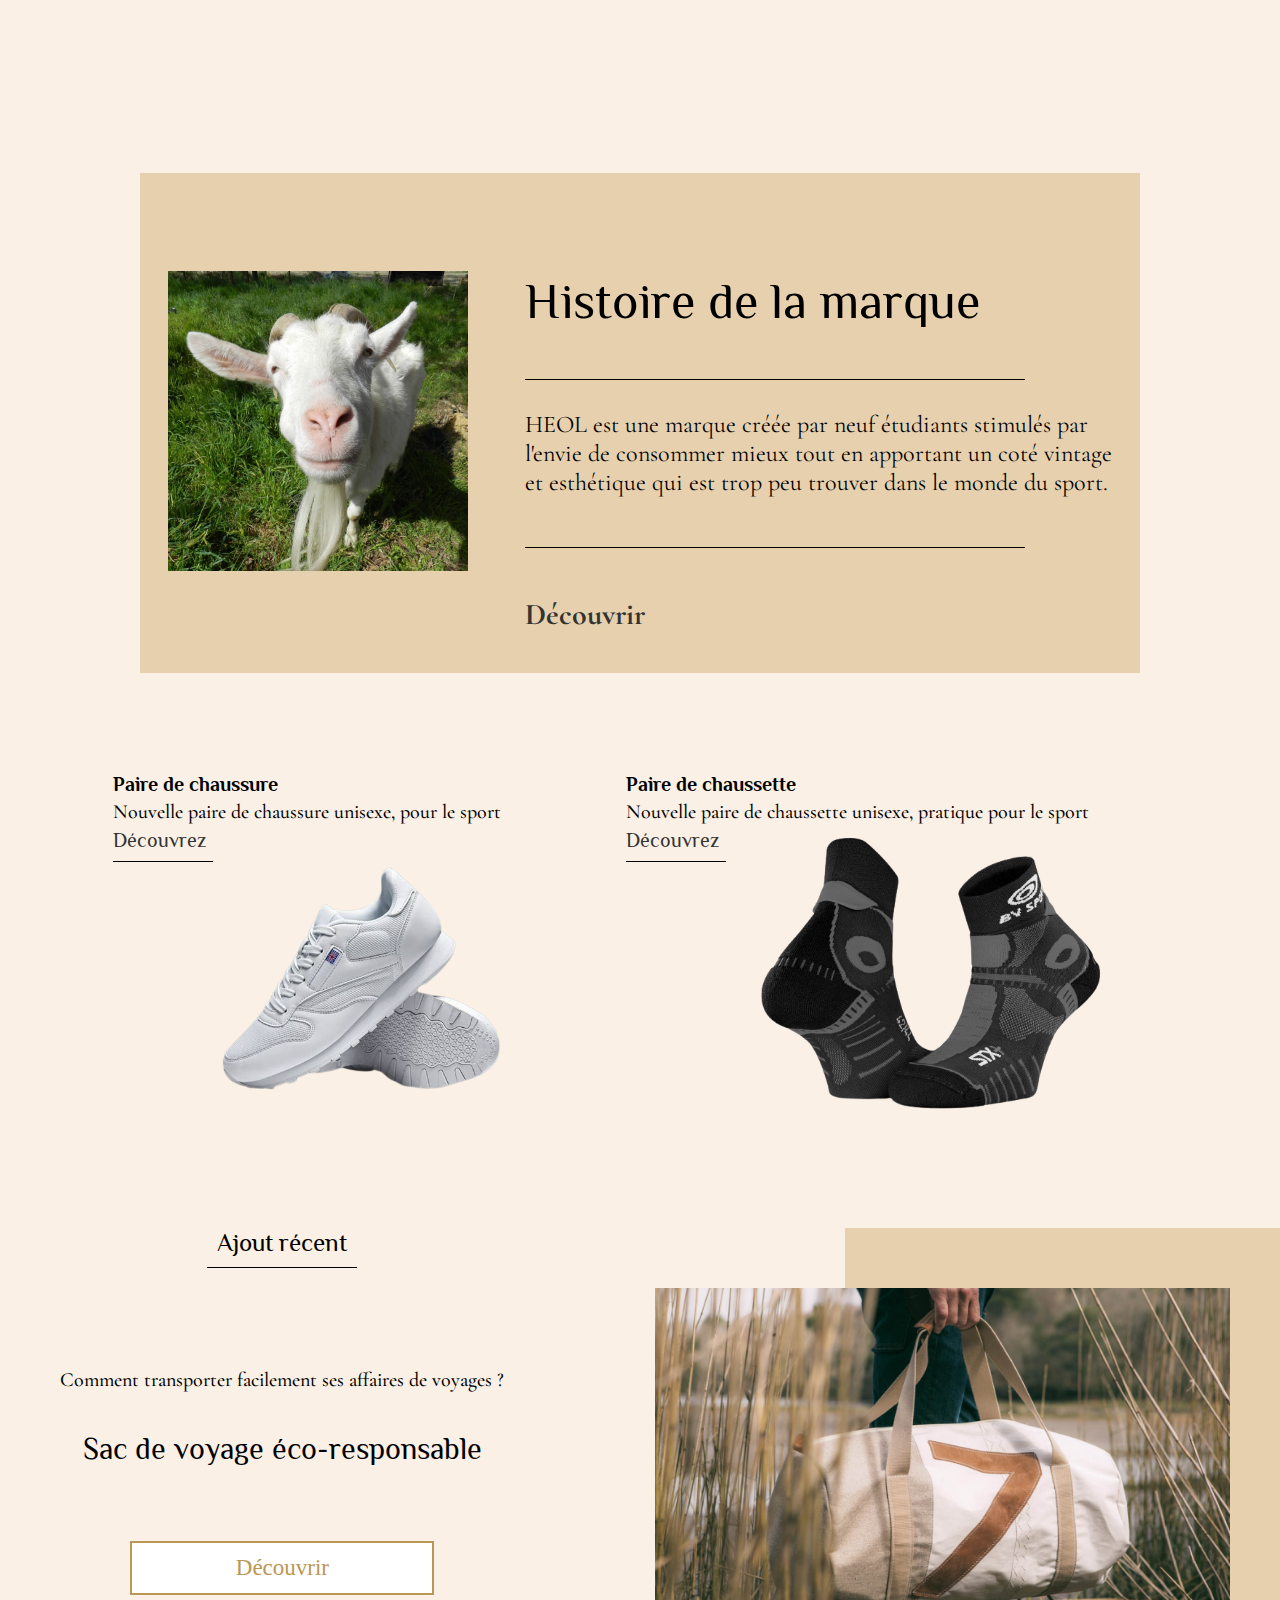
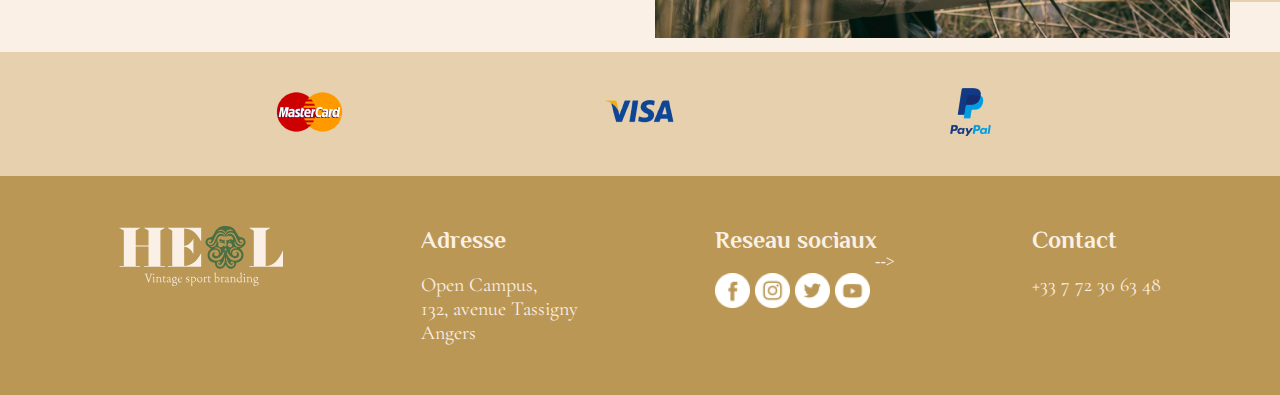
==== index.html @ d5630a14 "confirmed payement done" ====
<!DOCTYPE html>
<html lang="en">
    <head>
        <script language="JavaScript" type="index.js"></script>
        <meta charset="UTF-8">
        <meta http-equiv="X-UA-Compatible" content="IE=edge">
        <meta name="viewport" content="width=device-width, initial-scale=1.0">
        <link rel="stylesheet" href="https://pro.fontawesome.com/releases/v5.10.0/css/all.css">
        <link rel="stylesheet" href="font-awesome.css">
        <link rel="stylesheet" href="style_reception.css" type="text/css"/>
        <!-- Cormorant Garamond -->
        <link rel="preconnect" href="https://fonts.googleapis.com">
        <link rel="preconnect" href="https://fonts.gstatic.com" crossorigin>
        <link href="https://fonts.googleapis.com/css2?family=Cormorant+Garamond:wght@300&display=swap" rel="stylesheet">
        <!-- Philosopher -->
        <link rel="preconnect" href="https://fonts.googleapis.com">
        <link rel="preconnect" href="https://fonts.gstatic.com" crossorigin>
        <link href="https://fonts.googleapis.com/css2?family=Philosopher&display=swap" rel="stylesheet"> 
        <title>HEOL</title>
    </head>
    <body>
    <nav>
        <div class="bars">
            <i class="fa fa-bars"></i>
        </div>
        <div class="icon-bars">
            <img src="images/LOGO_principale_blanc.svg" class="heol_logo_snd_navbar">
            <a href="#" class="active">
                <i class="fa fa-home"></i>
            </a>
            <a href="#">
                <i class="fa fa-user"></i>
            </a>
            <a href="#">
                <i class="fa fa-shopping-bag"></i>
            </a>
            <a href="#">
                <i class="fa fa-bell"></i>
            </a>
            <a href="/checkout.html">
                <i class="fa fa-cart-arrow-down"></i>
            </a>
            <a href="#">
                <i class="fa fa-info-circle"></i>
            </a>
        </div>
    </nav> 
<div class="product_show">
    <div>
        <img src="images/biquette.jpg" class="product_show_img" alt="">
    </div>
    <div  class="align_text_show">
        <div>
            <span class="name_product_show">Histoire de la marque</span>
        </div>
        <div class="bottom_line_product_show"></div> 
        <span class="description_txt_product">HEOL est une marque créée par neuf étudiants
            stimulés par <br>l'envie de consommer mieux tout
            en apportant un coté vintage<br> et esthétique qui
            est trop peu trouver dans le monde du sport.<br>
            </span>
            <div class="bottom_line_product_show"></div> 
            <div class="discovery_class">
                <a href="product1.html" class="discovery"><h4>Découvrir</h4></a>
            </div>
    </div>
</div>
<div class="show_2_product">
    <div class="shoe_show">
        <span class="title_2_product">Paire de chaussure</span><br>
        <span class="txt_2_product">Nouvelle paire de chaussure unisexe,<br class="add_br"> pour le sport</span><br>
        <div class="shoe_discovery_display">
            <div>
                <a href="" class="discovery_shoe_sock">Découvrez</a><br>
                <div class="bottom_line_2_product_show"></div> 
            </div>
            <div>
                <img class="img_2_product" src="images/paire_de_chaussure-removebg-preview.png">
            </div>
        </div>
    </div>
    <div>
        <span class="title_2_product">Paire de chaussette</span><br>
        <span class="txt_2_product">Nouvelle paire de chaussette unisexe, <br class="add_br">pratique pour le sport</span><br>
        <div class="sock_discovery_display">
            <div>
                <a href="" class="discovery_shoe_sock">Découvrez</a><br>
                <div class="bottom_line_2_product_show"></div> 
            </div>
            <div>
                <img class="img_2_product" src="images/chaussette-removebg-preview.png">
            </div>
        </div>
    </div>
</div>
<div class="recent_news">
    <div class="txt_recent_news">
        <div class="txt_recent_news_and_bottom_line">
            <span class="just_txt_recent_news">Ajout récent</span>
            <div class="bottom_line_recent_news"></div>
        </div>
        <div class="recent_news_txt_btn_discover">
            <div>
                <span class="recent_news_txt">Comment transporter facilement ses affaires de voyages ?</span><br>
            </div>
            <div>
                <span class="recent_news_title">Sac de voyage éco-responsable</span>
            </div>
            <div class="discover_btn_recent_news">
                <a href="">
                    <span type ="button "class="btn">Découvrir</span>
                </a>
            </div>
        </div>
    </div>
    <div class="background_new_sac_show">
        <img class="news_sac_show_img"src="images/sac-ajout-recent.png">
    </div>
</div>
<div class="payment_info">
    <div>
        <img src="images/mastercard.png" class="logo_payement">
    </div>
    <div>
        <img src="images/VISA.png" class="logo_payement">
    </div>
    <div>
        <img src="images/PayPal.png" class="logo_payement">
    </div>
</div>
<div class="last_part">
    <div class="div_img_heol_logo_secondaire">
        <img src="images/LOGO_principale_blanc.svg" class="heol_logo_snd">
    </div>
    <div>
        <span class="last_part_title">Adresse</span><br>
        <span class="adress_txt">Open Campus,<br>
            132, avenue Tassigny<br>
            Angers<br>
        </span>
    </div>
    <div class="social_media_grp">
        <div>
            <span class="last_part_title">Reseau sociaux</span>
        </div>
        <div class="img_4_spcial_grp">
            <a href="">
                <img src="images/Facebook.png" class="social_media_img">
            </a>
            <a href="https://www.instagram.com/heol.branding/">
                <img src="images/Instagram.png"class="social_media_img">
            </a>
                <a href="">
                <img src="images/Twitter.png"class="social_media_img">
            </a>
            <a href="">
                <img src="images/Youtube.png"class="social_media_img">
            </a> -->
        </div>
    </div>
    <div>
        <span class="last_part_title">Contact</span><br>
        <span class="contact_num">+33 7 72 30 63 48</span>
    </div>
</div>
<script src="navbar.js"></script>
</body>
</html>
---- style_reception.css ----
*{
    text-decoration: none;
}

body{
    background-color: #FAF0E6;
    margin-left: 0px;
    margin-right: 0px;
    margin-bottom: 0px;
    margin-top: 0px;
}

a:visited{
    color: #333333;
}

.heol_logo{
    height: 80px;
}

li{
    list-style: none
}

.menu ul{
    display: flex;
    padding-left: 0px;
}

.txt_menu{
    display: none;
}

.space_menu{
    margin-right: 5em;
}

.navbar{
    display: flex;
    justify-content: space-around;
    align-items: center;
    font-size: 23px;
    color: #333333;
    margin-top: 10px;
    margin-left: 0px;
}

a:hover{
    color:#4B6F43;
    transition:0.5s;
    
}
.discovery:hover{
    transform: scale(1.2);
}

.icon-bars{
    display: flex;
    justify-content: space-between;
    align-items: center;
    background-color: #BA9755;
    width: 80%;
    position: relative;
    transform: translateY(-100%);
    transition: all 0.4s linear;
}

.heol_logo_snd_navbar{
    height: 60px;
    margin-left: 5px;
}

.show{
    transform: translateY(0%);
}

.bars{
    position: absolute;
    top:20px;
    right: 120px;
    font-size: 2.5rem;
    color: #ba9755;
}

.icon-bars a{
    display: block;
    text-align: center;
    font-size: 3rem;
    padding: 1.5rem;
    color: #FAF0E6;
}

.icon-bars a.active{
    background-color: #cc4e18;
}

.icon-bars a:hover{
    background-color: #4b6f43;
}

@media screen and (max-width: 1100px){
    .icon-bars a{
        font-size: 2em;
    }
    .heol_logo_snd_navbar{
        height: 50px;
    }
    .bars{
        right: 100px;
    }
}

@media screen and (max-width: 1000px){
    .heol_logo_snd_navbar{
        height: 40px;
    }
    .bars{
        right: 90px;
    }
}

@media screen and (max-width: 900px){
    .bars{
        right: 50px;
    }
}

@media screen and (max-width: 750px){
    .bars{
        display: none;
    }
    .icon-bars{
        width: 100%;
        transform: translateY(0%)
    }
}

@media screen and (max-width: 650px){
    .icon-bars a{
        font-size: 1.8em;
    }
    .heol_logo_snd_navbar{
        height: 30px;
    }
}

@media screen and (max-width: 600px){
    .icon-bars a{
        font-size: 1.5em;
    }
}

@media screen and (max-width: 500px){
    .icon-bars a{
        font-size: 1em;
        padding: 1em;
    }
    .heol_logo_snd_navbar{
        display: none;
    }
}

@media screen and (max-width: 400px){
    .icon-bars a{
        font-size: 0.7em;
    }
}

/* END NAVBAR */

/* PRODUCT SHOW */

.product_show{
    margin-top: 70px;
    margin-left: auto;
    margin-right: auto;
    display: flex;
    justify-content: space-around;
    background: #E7D0AD;
    align-items: center;
    width: 1300px;
}

.product_show_img{
    height: 400px;
}

.name_product_show{
    display: inline-block;
    font-size: 50px;
    font-family: 'Philosopher';
    margin-top: 100px;
}

.description_txt_product{
    display: inline-block;
    margin-top: 30px;
    font-family: 'Cormorant Garamond';
    font-style: normal;
    font-size: 24px;
}

.bottom_line_product_show{
    margin-top: 50px;
    border-top: 1px solid #000;
    width : 500px; 
}

.discovery{
    display: inline-block;
    color: #333333;
    font-family: 'Cormorant Garamond';
    font-size: 30px;
    margin-top: 8px;
}

.product{
    background-color:#E7D0AD;
    position: absolute;
    width: 700px;
    height: 550px;
    left: 0px;
    top: 215px;
    display: flex;
}

@media screen and (max-width: 1500px){
    .product_show{
        width: 1000px;
    }
    .product_show_img{
        height: 300px;
    }
}

@media screen and (max-width: 1100px){
    .product_show{
        width: 900px;
    }
    .product_show_img{
        height: 300px;
    }
    .name_product_show{
        font-size: 40px;
    }
    .description_txt_product{
        font-size: 20px;
    }
    .bottom_line_product_show{
        width : 400px; 
    }
}

@media screen and (max-width: 950px){
    .product_show{
        width: 700px;
    }
    .product_show_img{
        height: 200px;
    }
    .name_product_show{
        font-size: 30px;
    }
    .description_txt_product{
        font-size: 14px;
    }
    .bottom_line_product_show{
        width : 300px; 
    }
}

@media screen and (max-width: 750px){
    .product_show{
        display: flex;
        justify-content: center;
        width: 600px;
    }
    .align_text_show{
        text-align: center;
        align-items: center;
        display: flex;
        flex-direction: column;
    }
    .bottom_line_product_show{
        align-items: center;
    }
    .product_show_img{
        display: none;
    }
    .name_product_show{
        font-size: 30px;
    }
    .description_txt_product{
        font-size: 14px;
    }
    .bottom_line_product_show{
        width : 300px; 
    }
    .discovery_class{
        text-align: center;
    }
}

@media screen and (max-width: 650px){
    .product_show{
        width: 450px;
    }
    .name_product_show{
        font-size: 25px;
    }
    .description_txt_product{
        font-size: 13px;
    }
}

@media screen and (max-width: 500px){
    .name_product_show{
        margin-top: 50px;
    }
    .product_show{
        width: 400px;
    }
    .name_product_show{
        font-size: 20px;
    }
    .description_txt_product{
        font-size: 11px;
    }
    .discovery{
        font-size: 25px;
    }
}

@media screen and (max-width: 450px){
    .name_product_show{
        margin-top: 50px;
    }
    .product_show{
        width: 300px;
    }
    .name_product_show{
        font-size: 18px;
    }
    .description_txt_product{
        font-size: 10px;
    }
    .discovery{
        font-size: 22px;
    }
    .bottom_line_product_show{
        width : 200px; 
        margin-top: 25px;
    }
}



/* PART 3 */

.show_2_product{
    margin-top: 100px;
    display: flex;
    justify-content: space-evenly;
}

.img_2_product{
    height: 300px;
}

.title_2_product{
    font-family: 'Philosopher';
    font-size: 20px;
    font-weight: bold;
}

.txt_2_product{
    display: inline-block;
    margin-top: 5px;
    font-family: 'Cormorant Garamond';
    font-size: 20px;
    font-weight: 500;
}

.add_br{
    display: none;
}

.discovery_shoe_sock{
    display: inline-block;
    margin-top: 5px;
    font-family: 'Philosopher';
    font-size: 20px;
}

.bottom_line_2_product_show{
    margin-top: 10px;
    border-top: 1px solid #000;
    width : 100px; 
}

.sock_discovery_display{
    display: flex;
}

.shoe_discovery_display{
    display: flex;
}

@media screen and (max-width: 1250px){
    .title_2_product{
        font-size: 19px;
    }
    .txt_2_product{
        font-size: 19px;
    }
    .img_2_product{
        height: 250px;
    }
    .discovery_shoe_sock{
        font-size: 19px;
    }
}

@media screen and (max-width: 1050px){
    .title_2_product{
        font-size: 18px;
    }
    .txt_2_product{
        font-size: 18px;
    }
    .img_2_product{
        height: 200px;
    }
    .sock_img{
        height: 200px;
    }
    .discovery_shoe_sock{
        font-size: 18px;
    }
}

@media screen and (max-width: 900px){
    .title_2_product{
        font-size: 16px;
    }
    .txt_2_product{
        font-size: 16px;
    }
    .img_2_product{
        height: 180px;
    }
    .discovery_shoe_sock{
        font-size: 16px;
    }
    .bottom_line_2_product_show{
        width : 80px; 
    }
}

@media screen and (max-width: 800px){
    .title_2_product{
        font-size: 15px;
    }
    .txt_2_product{
        font-size: 15px;
    }
    .img_2_product{
        height: 160px;
    }
    .discovery_shoe_sock{
        font-size: 15px;
    }
    .bottom_line_2_product_show{
        width : 75px; 
    }
}

@media screen and (max-width: 750px){
    .show_2_product{
        flex-direction: column;
        align-items: center;
    }
    .title_2_product{
        display: inline-block;
        font-size: 20px;
        margin-top: 50px;
    }
    .txt_2_product{
        font-size: 20px;
    }
    .img_2_product{
        height: 200px;
    }
    .discovery_shoe_sock{
        font-size: 20px;
    }
    .bottom_line_2_product_show{
        width : 100px; 
    }
}

@media screen and (max-width: 600px){
    .title_2_product{
        display: inline-block;
        font-size: 16px;
        margin-top: 50px;
    }
    .txt_2_product{
        font-size: 16px;
    }
    .img_2_product{
        height: 180px;
    }
    .discovery_shoe_sock{
        font-size: 16px;
    }
    .bottom_line_2_product_show{
        width : 80px; 
    }
}

@media screen and (max-width: 450px){
    .title_2_product{
        display: inline-block;
        font-size: 14px;
        margin-top: 30px;
    }
    .txt_2_product{
        font-size: 14px;
    }
    .img_2_product{
        height: 160px;
    }
    .discovery_shoe_sock{
        font-size: 14px;
    }
    .bottom_line_2_product_show{
        width : 70px;
        margin-top: 5px; 
    }
}

@media screen and (max-width: 380px){
    .title_2_product{
        display: inline-block;
        font-size: 13px;
        margin-top: 30px;
    }
    .txt_2_product{
        font-size: 13px;
    }
    .img_2_product{
        height: 140px;
    }
    .discovery_shoe_sock{
        font-size: 13px;
    }
    .bottom_line_2_product_show{
        width : 65px; 
    }
}
/* END PART 3 */

/* PART 4 */

.recent_news{
    display: flex;
    justify-content: space-around;
    margin-top: 100px;
}

.background_new_sac_show{
    position: relative;
    right: -220px;
    background-color: #E7D0AD;
    padding: 10px;
    margin-right: 0px;
}

.news_sac_show_img{
    position: relative;
    height: 350px;
    left: -200px;
    bottom: -50px;
}

.txt_recent_news{
    display: inline-block;
    text-align: center;
    align-items: center;
}

.just_txt_recent_news{
    font-family: "Philosopher";
    font-size: 25px;
    font-weight: 500;
}

.bottom_line_recent_news{
    margin-top: 10px;
    border-top: 1px solid #000;
    width : 150px; 
}

.txt_recent_news_and_bottom_line{
    display: flex;
    flex-direction: column;
    align-items: center;
}

.recent_news_txt{
    display: inline-block;
    margin-top: 100px;
    font-family: "Cormorant Garamond";
    font-size: 20px;
    font-weight: 500;
}

.recent_news_title{
    display: inline-block;
    margin-top: 40px;
    font-family: "Philosopher";
    font-size: 30px;
    font-weight: 500;
}

.btn{
    border: 2px solid #BA9755;
    text-align: center;
    display: flex;
    justify-content: center;
    align-items: center;
    font-size: 23px;
    width: 300px;
    height: 50px;
    color: #BA9755;
    background-color: #ffffff;
    cursor: pointer;
    transition: 0.4s;
    margin-top: 75px;
}

.btn:hover{
    color: #FAF0E6;
    background-color: #4B6F43;
    border: 2px solid #4B6F43;
}

.txt_color_discover_recent_news:hover{
    color:#4B6F43;
    transition:0.4s;
}

.recent_news_txt_btn_discover{
    display: flex;
    flex-direction: column;
    align-items: center;
}

@media screen and (max-width: 1100px){
    .background_new_sac_show{
        right: -50px;
    }
    .news_sac_show_img{
        height: 300px;
        left: -50px;
        bottom: -70px;
    }
}

@media screen and (max-width: 1000px){
    .background_new_sac_show{
        right: -30px;
    }
    .news_sac_show_img{
        height: 280px;
        left: -40px;
        bottom: -50px;
    }
    .just_txt_recent_news{
        font-size: 23px;
    }
    .bottom_line_recent_news{
        width: 140px;
    }
    .recent_news_txt{
        font-size: 16px;
        margin-top: 70px;
    }
    .recent_news_title{
        font-size: 26px;
    }
    .btn{
        width: 250px;
        font-size: 20px;
    }
}

@media screen and (max-width: 900px){
    .background_new_sac_show{
        padding: 0px;
    }
    .news_sac_show_img{
        height: 240px;
        left: -20px;
        bottom: -50px;
    }
    .just_txt_recent_news{
        font-size: 23px;
    }
    .bottom_line_recent_news{
        width: 140px;
    }
    .recent_news_txt{
        font-size: 16px;
        margin-top: 50px;
    }
    .recent_news_title{
        font-size: 24px;
    }
    .btn{
        width: 180px;
        height: 40px;
        font-size: 18px;
        margin-top: 50px;
    }
}

@media screen and (max-width: 750px){
    .background_new_sac_show{
        display: none;
    }
    .just_txt_recent_news{
        font-size: 28px;
    }
    .bottom_line_recent_news{
        width: 180px;
    }
    .recent_news_txt{
        font-size: 20px;
    }
    .recent_news_title{
        font-size: 30px;
    }
    .btn{
        width: 250px;
        height: 40px;
        font-size: 20px;
    }
}

@media screen and (max-width: 500px){
    .just_txt_recent_news{
        font-size: 25px;
    }
    .bottom_line_recent_news{
        width: 160px;
    }
    .recent_news_txt{
        font-size: 17px;
    }
    .recent_news_title{
        font-size: 28px;
    }
    .btn{
        width: 200px;
        height: 40px;
        font-size: 20px;
        margin-top: 50px;
    }
}

@media screen and (max-width: 450px){
    .just_txt_recent_news{
        font-size: 23px;
    }
    .bottom_line_recent_news{
        width: 140px;
    }
    .recent_news_txt{
        font-size: 13px;
    }
    .recent_news_title{
        font-size: 23px;
    }
    .btn{
        width: 150px;
        height: 30px;
        font-size: 18px;
        margin-top: 50px;
    }
}
/* END PART 4 */

/* PAYEMENT INFO */

.payment_info{
    display: flex;
    justify-content: space-evenly;
    background-color: #E7D0AD;
    margin-top: 50px;
    padding: 20px;
}

@media screen and (max-width: 600px){
    .payment_info{
        padding: 15px;
    }
    .logo_payement{
        height: 70px;
    }
}
@media screen and (max-width: 450px){
    .payment_info{
        padding: 10px;
    }
    .logo_payement{
        height: 60px;
    }
}
/* END PAYEMENT INFO */

/* LAST PART */
.last_part{
    display: flex;
    justify-content: space-around;
    background-color: #BA9755;
    padding: 50px;
    color: #FAF0E6;
}

.heol_logo_snd{
    height: 60px;
}

.div_img_heol_logo_secondaire{
    align-items: center;
}
.adress{
    display: inline-block;
    margin-top: 20px;
}

.last_part_title{
    font-family: "Philosopher";
    font-size: 24px;
    font-weight: bolder;
}

.adress_txt{
    display: inline-block;
    margin-top: 20px;
    font-family: "Cormorant Garamond";
    font-size: 20px;
}

.social_media_grp{
    display: flex;
    flex-direction: column;
}

.social_media_img{
    display: inline-block;
    margin-top: 20px;
    height: 35px;
    margin-right: 5px;
}

.img_4_spcial_grp{
    display: flex;
    justify-content: space-evenly;
}

.contact_num{
    display: inline-block;
    margin-top: 20px;
    font-family: "Cormorant Garamond";
    font-size: 20px;
}

.menu{
    padding:0;
    margin:0;
    list-style:none;
    text-align: center;
    
}
.menu ul {
    padding:0;
    margin:0;
    list-style:none;
    text-align: center;
}
.menu li {
    background-color:#BA9755; 
    background-image:#FAF0E6;
    margin-bottom:2px;
    border:solid 1px #BA9755;
    
}
.menu li li {
    max-height:0;
    transition: all .5s;
    background: #BA9755;
    box-shadow: none;
    border:none;
}
.menu a {
    display: flex;
    flex-direction: column;
    text-decoration: none;
    color: #FAF0E6;
    padding: 8px 0;
    font-family: 'Philosopher';
    font-size:1.2em;
}
.menu ul li a, .menu li:hover li a {
    font-size:1em;
}
.menu li:hover {
    background: #BA9755;
    color:#BA9755;
    
}
.menu li li:hover {
    display: flex;
    background: #BA9755;
    color:#BA9755;
    flex-direction: column;
}

.menu li:hover li {
    max-height: 15em;
}


@media screen and (max-width: 1000px){
    .heol_logo_snd{
        height: 50px;
    }
    .last_part_title{
        font-size: 20px;
        margin-top: 15px;
    }
    .social_media_img{
        height: 30px;
        margin-top: 15px;
    }
    .adress_txt{
        font-size: 18px;
        margin-top: 15px;
    }
    .contact_num{
        font-size: 20px;
        margin-top: 15px;
    }
}

@media screen and (max-width: 750px){
    .last_part{
        padding: 30px;
    }
    .heol_logo_snd{
        height: 40px;
    }
    .last_part_title{
        font-size: 18px;
        margin-top: 10px;
    }
    .social_media_img{
        height: 25px;
        margin-top: 10px;
    }
    .adress_txt{
        font-size: 16px;
        margin-top: 10px;
    }
    .contact_num{
        font-size: 18px;
        margin-top: 10px;
    }
}

@media screen and (max-width: 650px){
    .last_part{
        padding: 20px;
    }
    .heol_logo_snd{
        height: 30px;
    }
    .last_part_title{
        font-size: 16px;
        margin-top: 8px;
    }
    .social_media_img{
        height: 20px;
        margin-top: 8px;
    }
    .adress_txt{
        font-size: 16px;
        margin-top: 8px;
    }
    .contact_num{
        font-size: 16px;
        margin-top: 8px;
    }
}

@media screen and (max-width: 550px){
    .last_part{
        padding: 10px;
    }
    .heol_logo_snd{
        height: 30px;
    }
    .last_part_title{
        font-size: 14px;
        margin-top: 5px;
    }
    .social_media_img{
        height: 18px;
        margin-top: 5px;
    }
    .adress_txt{
        font-size: 14px;
        margin-top: 5px;
    }
    .contact_num{
        font-size: 14px;
        margin-top: 5px;
    }
}

@media screen and (max-width: 450px){
    .last_part{
        padding: 5px;
    }
    .heol_logo_snd{
        height: 30px;
    }
    .last_part_title{
        font-size: 12px;
        margin-top: 3px;
    }
    .social_media_img{
        height: 16px;
        margin-top: 3px;
    }
    .adress_txt{
        font-size: 12px;
        margin-top: 3px;
    }
    .contact_num{
        font-size: 12px;
        margin-top: 3px;
    }
}

@media screen and (max-width: 390px){
    .last_part{
        padding: 1px;
    }
    .heol_logo_snd{
        height: 20px;
        margin-top: 7px;
    }
    .last_part_title{
        font-size: 10px;
        margin-top: 3px;
    }
    .social_media_img{
        height: 14px;
        margin-top: 3px;
    }
    .adress_txt{
        font-size: 10px;
        margin-top: 3px;
    }
    .contact_num{
        font-size: 10px;
        margin-top: 3px;
    }
}
/* END LAST PART */

/* CHECKOUT */

/* NAVBAR CHECKOUT */
.fa{
    font-family: "Font Awesome 5 Pro";
    font-weight: 800;
}

.checkout_payement_check{
    display: flex;
    justify-content: center;
    font-size: 2em;
    margin-top: 50px;
    color: #BA9755;
}

.checkout_payement_check a.active{
    color: #4B6F43;
}

.checkout_payement_check a:hover{
    color: #cc4e18;
}

.checkout_icon{
    display: flex;
    flex-direction: column;
    align-items: center;
}

.payement_icon{
    display: flex;
    flex-direction: column;
    align-items: center;
}

.check_icon{
    display: flex;
    flex-direction: column;
    align-items: center;
}

.txt_icon{
    font-family: 'Cormorant Garamond';
    font-weight: 800;
    margin-top: 10px;
}

.right_line_checkout{
    margin-top: 60px;
    margin-right: 50px;
    margin-left: 50px;
    border-top: 1px solid #000;
    width : 200px; 
}

@media screen and (max-width: 1200px){
    .checkout_payement_check{
        font-size: 1.5em;
    }
    .right_line_checkout{
        margin-top: 50px;
        margin-right: 40px;
        margin-left: 40px;
        width : 150px; 
    }
}

@media screen and (max-width: 900px){
    .checkout_payement_check{
        font-size: 1.2em;
    }
    .right_line_checkout{
        margin-top: 43px;
        margin-right: 30px;
        margin-left: 30px;
        width : 130px; 
    }
}

@media screen and (max-width: 700px){
    .checkout_payement_check{
        font-size: 1em;
    }
    .right_line_checkout{
        margin-top: 36px;
        margin-right: 20px;
        margin-left: 20px;
        width : 110px; 
    }
}

@media screen and (max-width: 550px){
    .checkout_payement_check{
        font-size: 0.8em;
    }
    .right_line_checkout{
        margin-top: 30px;
        margin-right: 10px;
        margin-left: 10px;
        width : 90px; 
    }
}

@media screen and (max-width: 450px){
    .checkout_payement_check{
        font-size: 0.7em;
    }
    .right_line_checkout{
        margin-top: 28px;
        margin-right: 5px;
        margin-left: 5px;
        width : 70px; 
    }
}

/* END NAVBAR CHECKOUT */

/* DELIVERY AND CHECKOUT PRICE */

.delivery_and_checkout_detail{
    display: flex;
    justify-content: space-evenly;
    margin-top: 100px;
}

.checkout_price_detail{
    background-color: #E7D0AD;
    padding-left: 30px;
    padding-right: 30px;
    padding-top: 30px;
    padding-bottom: 70px;
    text-align: center;
}

.order_detail_txt{
    font-family: 'Philosopher';
    font-size: 40px;
    font-weight: 800;
}

.order_detail_class{
    margin-top: 30px;
}

.order_detail_alt_txt{
    margin-right: 2em;
    font-size: 30px;
}

.order_detail_price{
    font-size: 30px;
}

.top_line__totalcheckout{
    margin-top: 40px;
    margin-right: 50px;
    margin-left: 50px;
    border-top: 1px solid #000;
    width : 300px; 
}

.delivery_all_info{
    background-color: #E7D0AD;
    padding: 30px;
    font-family: 'Philosopher';
    padding: 100px;
}

.delivery_all_info_txt{
    font-size: 40px;
    font-weight: 800;
}

.delivery_all_info_div{
    margin-bottom: 30px;
}

.input_delivery{
    font-family: 'Philosopher';
    border: none;
    padding-left: 200px;
    padding-top: 10px;
    margin-top: 10px;
    margin-bottom: 15px;
    background-color: #FAF0E6;
    font-size: 22px;
    text-align: start;
}

.delivery_txt{
    font-size: 25px;
}

.btn_continue_payement_div{
    display: flex;
    justify-content: space-around;
}

.btn_continue{
    border: 2px solid #BA9755;
    text-align: center;
    display: flex;
    justify-content: center;
    align-items: center;
    font-size: 23px;
    width: 300px;
    height: 50px;
    color: #BA9755;
    cursor: pointer;
    transition: 0.4s;
    margin-top: 75px;
}

.btn_continue:hover{
    color: #FAF0E6;
    background-color: #4B6F43;
    border: 2px solid #4B6F43;
}

.btn_payement{
    border: 2px solid #BA9755;
    text-align: center;
    display: flex;
    justify-content: center;
    align-items: center;
    font-size: 23px;
    width: 300px;
    height: 50px;
    background-color: #BA9755;
    color: #FAF0E6;
    cursor: pointer;
    transition: 0.4s;
    margin-top: 75px;
}

.btn_payement:hover{
    color: #FAF0E6;
    background-color: #4B6F43;
    border: 2px solid #4B6F43;
}

@media screen and (max-width: 1500px){
    .delivery_all_info{
        padding: 80px;
    }
    .input_delivery{
        padding-left: 150px;
    }
    .btn_payement{
        width: 250px;
    }
    .btn_continue{
        width: 250px;
    }
}

@media screen and (max-width: 1200px){
    .delivery_all_info{
        padding: 60px;
    }
    .input_delivery{
        padding-left: 130px;
    }
    .checkout_price_detail{
        padding-left: 20px;
        padding-right: 20px;
        padding-bottom: 60px;
    }
    .btn_payement{
        width: 230px;
    }
    .btn_continue{
        width: 230px;
    }
    .delivery_all_info_txt{
        font-size: 35px;
    }
    .order_detail_txt{
        font-size: 35px;
    }
}

@media screen and (max-width: 1200px){
    .delivery_all_info{
        padding: 60px;
    }
    .input_delivery{
        padding-left: 130px;
    }
    .checkout_price_detail{
        padding-left: 20px;
        padding-right: 20px;
        padding-bottom: 60px;
    }
    .btn_payement{
        width: 230px;
    }
    .btn_continue{
        width: 230px;
    }
    .delivery_all_info_txt{
        font-size: 35px;
    }
    .order_detail_txt{
        font-size: 35px;
    }
}

@media screen and (max-width: 1000px){
    .delivery_all_info{
        padding: 50px;
    }
    .input_delivery{
        padding-left: 110px;
    }
    .checkout_price_detail{
        padding-left: 20px;
        padding-right: 20px;
        padding-bottom: 50px;
    }
    .btn_payement{
        width: 200px;
        font-size: 18px;
    }
    .btn_continue{
        width: 200px;
        font-size: 18px;
    }
    .delivery_all_info_txt{
        font-size: 30px;
    }
    .order_detail_txt{
        font-size: 30px;
    }
    .delivery_txt{
        font-size: 20px;
    }
    .order_detail_alt_txt{
        font-size: 20px;
    }
    .top_line__totalcheckout{
        width: 200px;
    }
    .order_detail_price{
        font-size: 20px;
    }
}

@media screen and (max-width: 900px){
    .delivery_all_info{
        padding: 30px;
    }
    .input_delivery{
        padding-left: 20px;
    }
    .checkout_price_detail{
        padding-left: 20px;
        padding-right: 20px;
        padding-bottom: 50px;
    }
    .btn_payement{
        width: 300px;
        margin-top: 40px;
    }
    .btn_continue{
        width: 300px;
        margin-top: 40px;
    }
    .delivery_all_info_txt{
        font-size: 25px;
    }
    .order_detail_txt{
        font-size: 25px;
    }
    .delivery_txt{
        font-size: 20px;
    }
    .order_detail_alt_txt{
        font-size: 20px;
    }
    .top_line__totalcheckout{
        width: 200px;
    }
    .btn_continue_payement_div{
        display: flex;
        flex-direction: column;
        align-items: center;
    }
}

@media screen and (max-width: 750px){
    .delivery_and_checkout_detail{
        flex-direction: column;
    }

    .checkout_price_detail{
        display: flex;
        flex-direction: column;
        align-items: center;
    }

    .delivery_all_info{
        display: flex;
        flex-direction: column;
        align-items: center;
        margin-top: 50px;
    }
}

/* END DELIVERY AND CHECKOUT PRICE */

/* END CHECKOUT */

/* CONFIRMATION */

.confimed_all_info{
    display: flex;
    justify-content: space-evenly;
    margin-top: 50px;
    align-items: center;
    text-align: center;
    font-family: 'Philosopher';
}

.order_confirmed{
    height: 400px;
}

.confirmed_img_txt{
    display: flex;
    flex-direction: column;
    background-color: #E7D0AD;
    padding: 50px;
    align-items: center;
    font-size: 28px;
}

.confirmed_txt{
    margin-top: 20px;
    margin-bottom: 40px;
}

.reception_after_buy_btn{
    color: #FAF0E6;
    text-align: center;
    display: flex;
    justify-content: center;
    align-items: center;
    font-size: 23px;
    width: 400px;
    height: 50px;
    color: #BA9755;
    background-color: #BA9755;
    cursor: pointer;
    transition: 0.4s;
    font-size: 30px;
}

.reception_after_buy_btn:hover{
    color: #FAF0E6;
    background-color: #4B6F43;
    border: 2px solid #4B6F43;
}

.confirmed_payement_delivery{
    background-color: #E7D0AD;
    padding: 70px;
}

.who_delivery_time{
    display: flex;
    justify-content: space-between;
    margin-bottom: 50px;
    font-size: 20px;
}

.delivery_time{
    display: flex;
    align-items: center;
    margin-right: 100px ;
}

.who_delivery{
    display: flex;
    align-items: center;
}

.img_who_delivery_time{
    height: 25px;
    padding-right: 10px;
}

.confirmed_all_checkout{
    justify-content: flex-start;
}

.confirmed_price{
    display: flex;
    justify-content: space-between;
    font-size: 35px;
}

.confirmed_articles{
    margin-right: 90px;
}

.confirmed_delivery_price{
    display: flex;
    justify-content: space-between;
    font-size: 35px;
    margin-top: 40px;
}

.confirmed_delivery_price_txt{
    margin-right: 90px;
}

.confirmed_checkout{
    display: flex;
    justify-content: space-between;
    font-size: 35px;
    margin-top: 40px;
}

.confirmed_checkout_txt{
    margin-right: 35px;
}

.confirmation_line_checkout{
    margin-top: 60px;
    margin-bottom: 60px;
    border-top: 1px solid #000;
    width : 100%; 
}

.confirmed_total_checkout_price{
    display: flex;
    justify-content: space-between;
    font-size: 50px;
}

.total_txt{
    margin-right: 120px;
}

.confiramtion_adress{
    font-size: 35px;
    display: flex;
    justify-content: space-between;
}

.confirmed_adress_txt{
    margin-right: 80px;
}
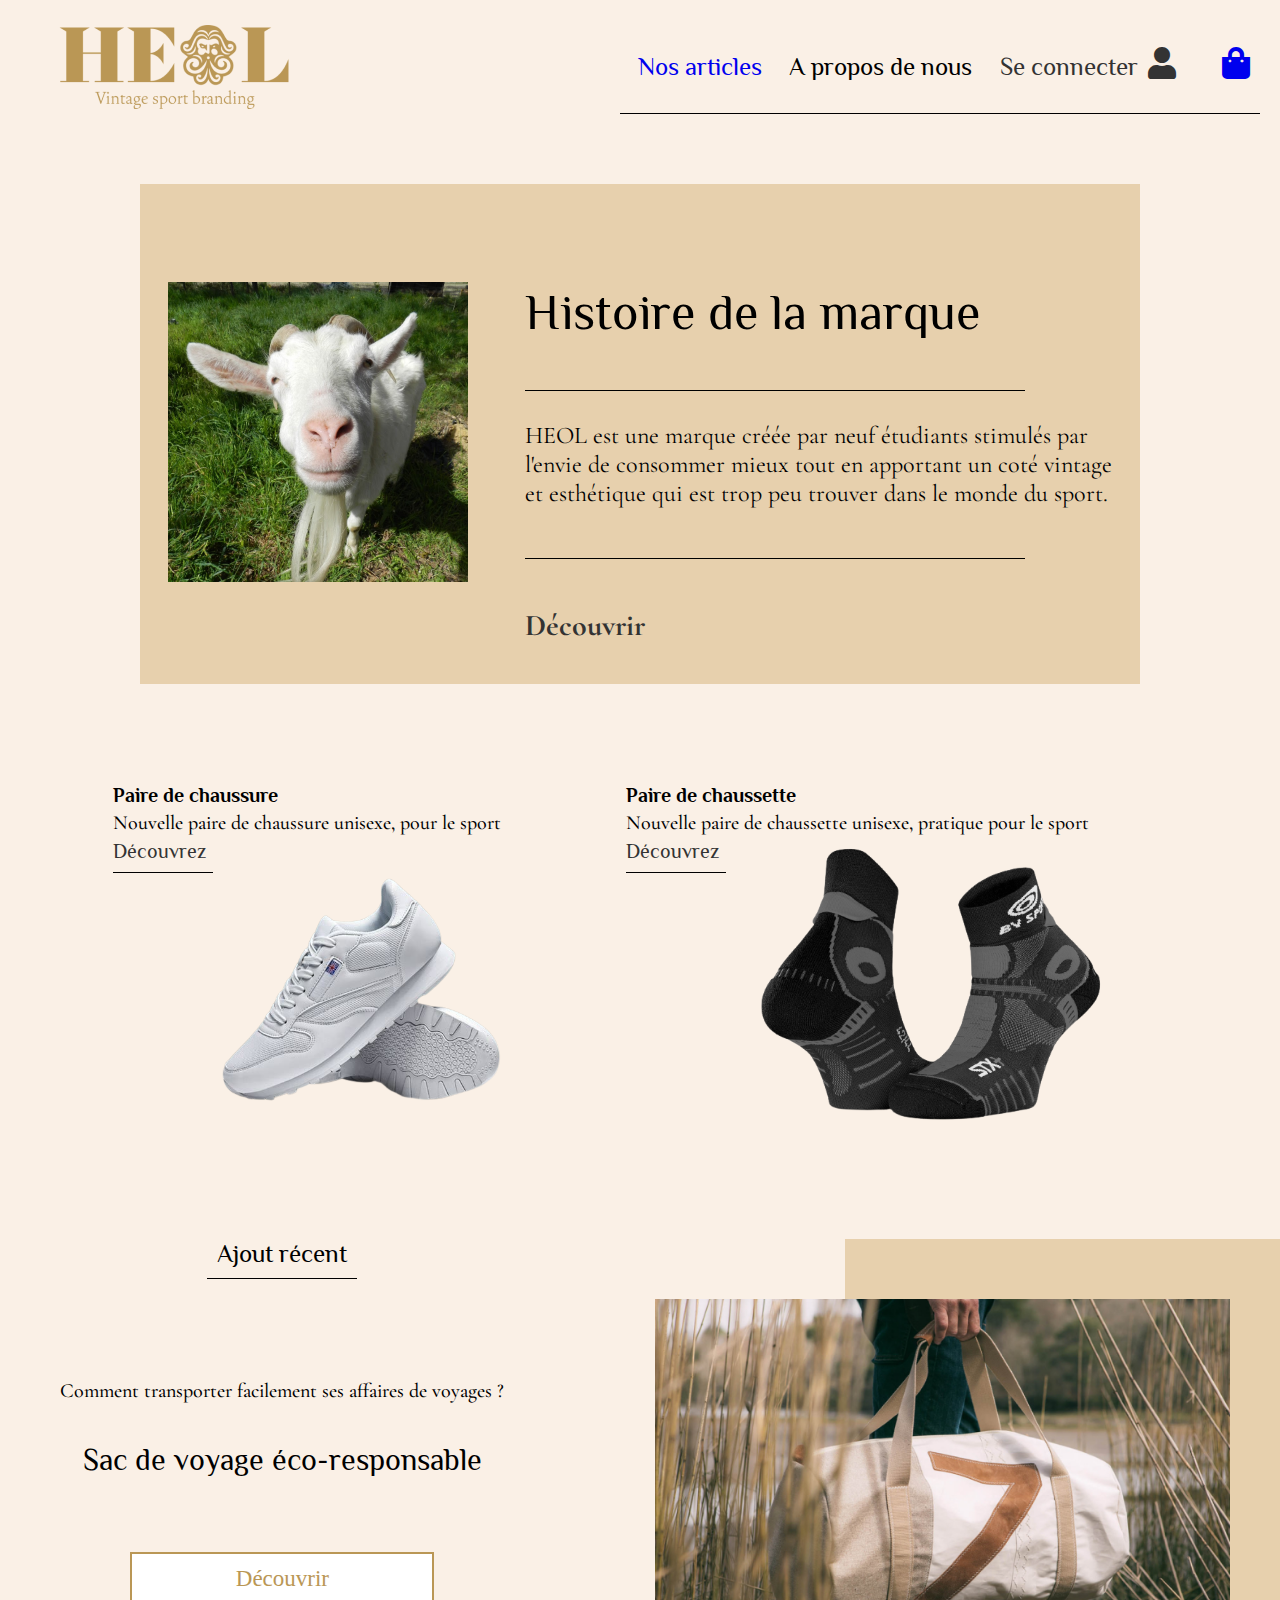
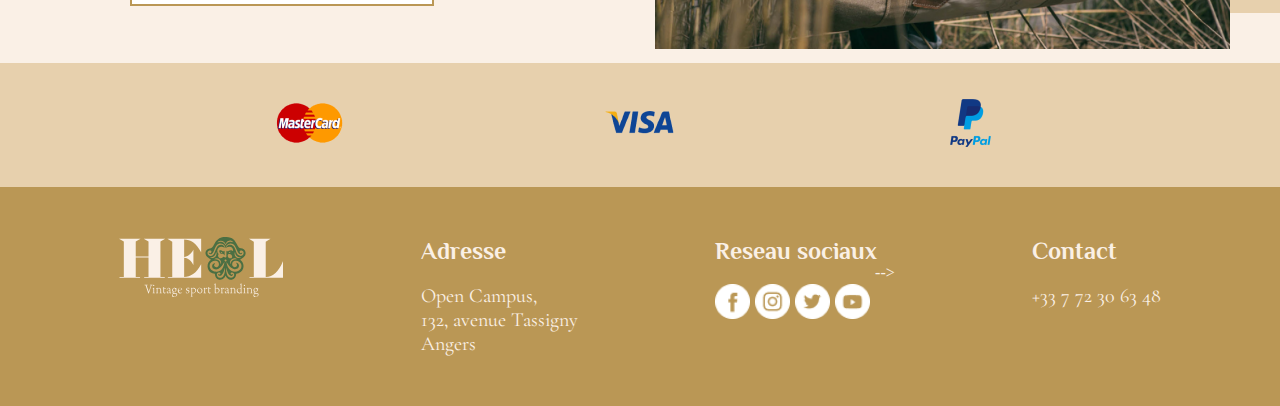
==== commit 20e583a3: "navbar done" ====
--- a/index.html
+++ b/index.html
@@ -5,6 +5,7 @@
         <meta charset="UTF-8">
         <meta http-equiv="X-UA-Compatible" content="IE=edge">
         <meta name="viewport" content="width=device-width, initial-scale=1.0">
+        
         <link rel="stylesheet" href="https://pro.fontawesome.com/releases/v5.10.0/css/all.css">
         <link rel="stylesheet" href="font-awesome.css">
         <link rel="stylesheet" href="style_reception.css" type="text/css"/>
@@ -19,150 +20,197 @@
         <title>HEOL</title>
     </head>
     <body>
-    <nav>
-        <div class="bars">
-            <i class="fa fa-bars"></i>
-        </div>
-        <div class="icon-bars">
-            <img src="images/LOGO_principale_blanc.svg" class="heol_logo_snd_navbar">
-            <a href="#" class="active">
-                <i class="fa fa-home"></i>
+        <div class="navbar">
+            <div>
+                <a  href="index.html">
+                    <img src="images/heol_logo.png" alt="heol logo" class="img-navbar">
+                </a>
+            </div>
+            <div class="menu-navbar">
+                <a class="philosopher" href="our_articles.html">
+                    Nos articles
+                </a>
+                <a class="philosopher">
+                    A propos de nous
+                </a>
+                <div class="navbar-fa-div">
+                    <a href="" class="connect-display">
+                        <p class="philosopher">
+                            Se connecter
+                        </p>
+                        <i class="fas fa-user fa-navbar fa-user-margin"></i>
+                    </a>
+                    <a href="checkout.html">
+                        <i class="fas fa-shopping-bag fa-color fa-navbar" href="checkout.html"></i>
+                    </a>
+                </div>
+            </div>
+        </div>
+        <div class="bottom-line-navbar">
+        </div>
+    <!-- <div class="menu-div">
+        <div class="navbar-container">
+            <input type="checkbox" id="openmenu" class="navbar-checkbox">
+            <div class="navbar-icon">
+                <label for="openmenu" id="">
+                    <span></span>
+                    <span></span>
+                    <span></span>
+                    <span></span>
+                </label>    
+            </div>
+            <div class="navbar-pane">
+                <nav>
+                    <ul class="navbar-links">
+                        <li>
+                            <a href="our_articles.html">Nos articles</a>
+                        </li>
+                        <li>
+                            <a href="#">A propos de nous</a>
+                        </li>
+                        <li>
+                            <a href="#">A propos de nous</a>
+                        </li>
+                        <li>
+                            <a href="#">A propos de nous</a>
+                        </li>
+                        <li>
+                            <a href="#">A propos de nous</a>
+                        </li>  
+                        <li>
+                            <a href="#">A propos de nous</a>
+                        </li>
+                    </ul>
+                </nav>
+            </div>
+        </div>
+        <div class="img-menu-div">
+            <img src="images/heol_logo.png" class="heol-logo-menu" href="index.html">
+        </div>
+        <div>
+            <a href="checkout.html" class="bag-menu">
+                <i class="fas fa-shopping-bag fa-color" href="checkout.html"></i>
             </a>
-            <a href="#">
-                <i class="fa fa-user"></i>
-            </a>
-            <a href="#">
-                <i class="fa fa-shopping-bag"></i>
-            </a>
-            <a href="#">
-                <i class="fa fa-bell"></i>
-            </a>
-            <a href="/checkout.html">
-                <i class="fa fa-cart-arrow-down"></i>
-            </a>
-            <a href="#">
-                <i class="fa fa-info-circle"></i>
-            </a>
-        </div>
-    </nav> 
-<div class="product_show">
-    <div>
-        <img src="images/biquette.jpg" class="product_show_img" alt="">
-    </div>
-    <div  class="align_text_show">
-        <div>
-            <span class="name_product_show">Histoire de la marque</span>
-        </div>
-        <div class="bottom_line_product_show"></div> 
-        <span class="description_txt_product">HEOL est une marque créée par neuf étudiants
-            stimulés par <br>l'envie de consommer mieux tout
-            en apportant un coté vintage<br> et esthétique qui
-            est trop peu trouver dans le monde du sport.<br>
+        </div>
+    </div> -->
+    <div class="product_show">
+        <div>
+            <img src="images/biquette.jpg" class="product_show_img" alt="">
+        </div>
+        <div  class="align_text_show">
+            <div>
+                <span class="name_product_show">Histoire de la marque</span>
+            </div>
+            <div class="bottom_line_product_show"></div> 
+            <span class="description_txt_product">HEOL est une marque créée par neuf étudiants
+                stimulés par <br>l'envie de consommer mieux tout
+                en apportant un coté vintage<br> et esthétique qui
+                est trop peu trouver dans le monde du sport.<br>
+                </span>
+                <div class="bottom_line_product_show"></div> 
+                <div class="discovery_class">
+                    <a href="" class="discovery"><h4>Découvrir</h4></a>
+                </div>
+        </div>
+    </div>
+    <div class="show_2_product">
+        <div class="shoe_show">
+            <span class="title_2_product">Paire de chaussure</span><br>
+            <span class="txt_2_product">Nouvelle paire de chaussure unisexe,<br class="add_br"> pour le sport</span><br>
+            <div class="shoe_discovery_display">
+                <div>
+                    <a href="" class="discovery_shoe_sock">Découvrez</a><br>
+                    <div class="bottom_line_2_product_show"></div> 
+                </div>
+                <div>
+                    <img class="img_2_product" src="images/paire_de_chaussure-removebg-preview.png">
+                </div>
+            </div>
+        </div>
+        <div>
+            <span class="title_2_product">Paire de chaussette</span><br>
+            <span class="txt_2_product">Nouvelle paire de chaussette unisexe, <br class="add_br">pratique pour le sport</span><br>
+            <div class="sock_discovery_display">
+                <div>
+                    <a href="" class="discovery_shoe_sock">Découvrez</a><br>
+                    <div class="bottom_line_2_product_show"></div> 
+                </div>
+                <div>
+                    <img class="img_2_product" src="images/chaussette-removebg-preview.png">
+                </div>
+            </div>
+        </div>
+    </div>
+    <div class="recent_news">
+        <div class="txt_recent_news">
+            <div class="txt_recent_news_and_bottom_line">
+                <span class="just_txt_recent_news">Ajout récent</span>
+                <div class="bottom_line_recent_news"></div>
+            </div>
+            <div class="recent_news_txt_btn_discover">
+                <div>
+                    <span class="recent_news_txt">Comment transporter facilement ses affaires de voyages ?</span><br>
+                </div>
+                <div>
+                    <span class="recent_news_title">Sac de voyage éco-responsable</span>
+                </div>
+                <div class="discover_btn_recent_news">
+                    <a href="">
+                        <span type ="button "class="btn">Découvrir</span>
+                    </a>
+                </div>
+            </div>
+        </div>
+        <div class="background_new_sac_show">
+            <img class="news_sac_show_img"src="images/sac-ajout-recent.png">
+        </div>
+    </div>
+    <div class="payment_info">
+        <div>
+            <img src="images/mastercard.png" class="logo_payement">
+        </div>
+        <div>
+            <img src="images/VISA.png" class="logo_payement">
+        </div>
+        <div>
+            <img src="images/PayPal.png" class="logo_payement">
+        </div>
+    </div>
+    <div class="last_part">
+        <div class="div_img_heol_logo_secondaire">
+            <img src="images/LOGO_principale_blanc.svg" class="heol_logo_snd">
+        </div>
+        <div>
+            <span class="last_part_title">Adresse</span><br>
+            <span class="adress_txt">Open Campus,<br>
+                132, avenue Tassigny<br>
+                Angers<br>
             </span>
-            <div class="bottom_line_product_show"></div> 
-            <div class="discovery_class">
-                <a href="product1.html" class="discovery"><h4>Découvrir</h4></a>
-            </div>
-    </div>
-</div>
-<div class="show_2_product">
-    <div class="shoe_show">
-        <span class="title_2_product">Paire de chaussure</span><br>
-        <span class="txt_2_product">Nouvelle paire de chaussure unisexe,<br class="add_br"> pour le sport</span><br>
-        <div class="shoe_discovery_display">
+        </div>
+        <div class="social_media_grp">
             <div>
-                <a href="" class="discovery_shoe_sock">Découvrez</a><br>
-                <div class="bottom_line_2_product_show"></div> 
-            </div>
-            <div>
-                <img class="img_2_product" src="images/paire_de_chaussure-removebg-preview.png">
-            </div>
-        </div>
-    </div>
-    <div>
-        <span class="title_2_product">Paire de chaussette</span><br>
-        <span class="txt_2_product">Nouvelle paire de chaussette unisexe, <br class="add_br">pratique pour le sport</span><br>
-        <div class="sock_discovery_display">
-            <div>
-                <a href="" class="discovery_shoe_sock">Découvrez</a><br>
-                <div class="bottom_line_2_product_show"></div> 
-            </div>
-            <div>
-                <img class="img_2_product" src="images/chaussette-removebg-preview.png">
-            </div>
-        </div>
-    </div>
-</div>
-<div class="recent_news">
-    <div class="txt_recent_news">
-        <div class="txt_recent_news_and_bottom_line">
-            <span class="just_txt_recent_news">Ajout récent</span>
-            <div class="bottom_line_recent_news"></div>
-        </div>
-        <div class="recent_news_txt_btn_discover">
-            <div>
-                <span class="recent_news_txt">Comment transporter facilement ses affaires de voyages ?</span><br>
-            </div>
-            <div>
-                <span class="recent_news_title">Sac de voyage éco-responsable</span>
-            </div>
-            <div class="discover_btn_recent_news">
+                <span class="last_part_title">Reseau sociaux</span>
+            </div>
+            <div class="img_4_spcial_grp">
                 <a href="">
-                    <span type ="button "class="btn">Découvrir</span>
-                </a>
-            </div>
-        </div>
-    </div>
-    <div class="background_new_sac_show">
-        <img class="news_sac_show_img"src="images/sac-ajout-recent.png">
-    </div>
-</div>
-<div class="payment_info">
-    <div>
-        <img src="images/mastercard.png" class="logo_payement">
-    </div>
-    <div>
-        <img src="images/VISA.png" class="logo_payement">
-    </div>
-    <div>
-        <img src="images/PayPal.png" class="logo_payement">
-    </div>
-</div>
-<div class="last_part">
-    <div class="div_img_heol_logo_secondaire">
-        <img src="images/LOGO_principale_blanc.svg" class="heol_logo_snd">
-    </div>
-    <div>
-        <span class="last_part_title">Adresse</span><br>
-        <span class="adress_txt">Open Campus,<br>
-            132, avenue Tassigny<br>
-            Angers<br>
-        </span>
-    </div>
-    <div class="social_media_grp">
-        <div>
-            <span class="last_part_title">Reseau sociaux</span>
-        </div>
-        <div class="img_4_spcial_grp">
-            <a href="">
-                <img src="images/Facebook.png" class="social_media_img">
-            </a>
-            <a href="https://www.instagram.com/heol.branding/">
-                <img src="images/Instagram.png"class="social_media_img">
-            </a>
+                    <img src="images/Facebook.png" class="social_media_img">
+                </a>
+                <a href="https://www.instagram.com/heol.branding/">
+                    <img src="images/Instagram.png"class="social_media_img">
+                </a>
+                    <a href="">
+                    <img src="images/Twitter.png"class="social_media_img">
+                </a>
                 <a href="">
-                <img src="images/Twitter.png"class="social_media_img">
-            </a>
-            <a href="">
-                <img src="images/Youtube.png"class="social_media_img">
-            </a> -->
-        </div>
-    </div>
-    <div>
-        <span class="last_part_title">Contact</span><br>
-        <span class="contact_num">+33 7 72 30 63 48</span>
-    </div>
-</div>
-<script src="navbar.js"></script>
-</body>
+                    <img src="images/Youtube.png"class="social_media_img">
+                </a> -->
+            </div>
+        </div>
+        <div>
+            <span class="last_part_title">Contact</span><br>
+            <span class="contact_num">+33 7 72 30 63 48</span>
+        </div>
+    </div>
+    <script src="navbar.js"></script>
+    </body>
 </html>--- a/style_reception.css
+++ b/style_reception.css
@@ -27,7 +27,149 @@
     padding-left: 0px;
 }
 
-.txt_menu{
+.navbar{
+    display: flex;
+    justify-content: space-between;
+    text-align: center;
+    align-items: center;
+}
+
+.philosopher{
+    font-family: 'Philosopher';
+    font-weight: 500;
+    font-size: 30px;
+}
+
+.fa-navbar{
+    font-size: 2em;
+}
+
+a:hover{
+    color: #4B6F43;
+}
+
+.navbar-fa-div{
+    display: flex;
+    justify-content: space-between;
+    align-items: baseline;
+    width: 290px;
+}
+
+.menu-navbar{
+    display: flex;
+    justify-content: space-around;
+    width: 50%;
+    align-items: baseline;
+    margin-right: 1em;
+}
+
+.img-navbar{
+    margin-left: 2.5em;
+}
+
+.connect-display{
+    display: flex;
+    align-items: baseline;
+}
+
+.fa-user-margin{
+    margin-left: 0.3em;
+}
+
+.bottom-line-navbar{
+    border-top: 1px solid #000;
+    width: 50%;
+    margin-left: auto;
+    margin-right: 20px;
+    margin-top: -20px;
+}
+
+@media screen and (max-width: 1500px){
+    .philosopher{
+        font-size: 25px;
+    }
+    .fa-navbar{
+        font-size: 2em;
+    }
+    .navbar-fa-div{
+        width: 250px;
+    }
+}
+
+@media screen and (max-width: 1200px){
+    .philosopher{
+        font-size: 20px;
+    }
+    .fa-navbar{
+        font-size: 1.7em;
+    }
+    .navbar-fa-div{
+        width: 200px;
+    }
+}
+
+@media screen and (max-width: 950px){
+    .philosopher{
+        font-size: 15px;
+    }
+    .fa-navbar{
+        font-size: 1.3em;
+    }
+    .navbar-fa-div{
+        width: 150px;
+    }
+    .img-navbar{
+        width: 200px;
+    }
+}
+
+@media screen and (max-width: 700px){
+    .philosopher{
+        font-size: 10px;
+    }
+    .fa-navbar{
+        font-size: 1em;
+    }
+    .navbar-fa-div{
+        width: 100px;
+    }
+    .img-navbar{
+        width: 150px;
+    }
+}
+
+@media screen and (max-width: 500px){
+    .philosopher{
+        font-size: 7px;
+    }
+    .fa-navbar{
+        font-size: 0.7em;
+    }
+    .navbar-fa-div{
+        width: 70px;
+    }
+    .img-navbar{
+        width: 100px;
+        margin-left: 1em;
+    }
+    .bottom-line-navbar{
+        margin-top: -10px;
+    }
+}
+
+@media screen and (max-width: 350px){
+    .philosopher{
+        font-size: 5px;
+    }
+    .fa-navbar{
+        font-size: 0.5em;
+    }
+    .navbar-fa-div{
+        width: 50px;
+    }
+}
+
+/* .txt_menu{
     display: none;
 }
 
@@ -35,136 +177,188 @@
     margin-right: 5em;
 }
 
-.navbar{
-    display: flex;
-    justify-content: space-around;
-    align-items: center;
-    font-size: 23px;
-    color: #333333;
-    margin-top: 10px;
-    margin-left: 0px;
-}
-
-a:hover{
-    color:#4B6F43;
-    transition:0.5s;
-    
-}
-.discovery:hover{
-    transform: scale(1.2);
-}
-
-.icon-bars{
+.navbar-icon {
+    position: absolute;
+    z-index: 1;
+    left: 5vw;
+    padding-bottom: 2vh;
+}
+
+.navbar-icon span {
+    height: 5px;
+    width: 40px;
+    background-color: #BA9755;
+    display: block;
+    margin: 5px 0px 5px 0px;
+    transition: 0.7s ease-in-out;
+    transform: none;
+}
+
+#openmenu:checked ~ .navbar-pane {
+    transform: translateX(-5vw);
+}
+
+#openmenu:checked ~ .body-text {
+    display: none;
+}
+
+#openmenu:checked ~ .navbar-icon span:nth-of-type(2) {
+    transform: translate(0%, 175%) rotate(-45deg);
+    background-color: white;
+}
+
+#openmenu:checked ~ .navbar-icon span:nth-of-type(3) {
+    transform: rotate(45deg);
+    background-color: white;
+}
+
+#openmenu:checked ~ .navbar-icon span:nth-of-type(1) {
+    opacity: 0;
+}
+
+#openmenu:checked ~ .navbar-icon span:nth-of-type(4) {
+    opacity: 0;
+}
+
+div.navbar-pane {
+    background-color: #ba9755;
+    position: absolute;
+    transform: translateX(-105vw);
+    transform-origin: (0, 0);
+    width: 35%;
+    height: 100%;
+    transition: 0.6s ease-in-out;
+}
+
+.navbar-pane p {
+    color: black;
+    font-size: 0.6em;
+}
+
+.navbar-pane nav {
+    padding: 10%;
+}
+
+.navbar-links li, a, span {
+    transition: 0.5s ease-in-out;
+}
+
+.navbar-pane ul {
+    display: inline-block;
+    font-size: 2em;
+    margin-top: 5vw;
+}
+
+ul{
+    list-style: none;
+}
+
+.navbar-pane li {
+    padding-top: 20px;
+    padding-bottom: 20px;
+    margin-left: 10px;
+    font-size: 1em;
+}
+
+
+.navbar-pane li:first-child {
+    font-size: 1.3em;
+    margin-left: -10px;
+}
+
+.navbar-container{
+    margin-top: -180px;
+}
+
+.navbar-links li a {
+    color: #faf0e6;
+    text-decoration: none;
+}
+
+.navbar-links li:first-child:hover #QC-info {
+opacity: 1;
+}
+
+.navbar-links li:first-child:hover #DC-info {
+opacity: 1;
+}
+
+#DC-info {
+    background-color: #FFAB91;
+    border: 2px solid;
+    border-color: #FFAB91;
+    display: block;
+    opacity: 0;
+}
+
+.navbar-links li:first-child a {
+    padding: 5px;
+}
+
+input.navbar-checkbox {
+    z-index: 3;
+    top: 3vh;
+    left: 5vw;
+    width: 3vw;
+    opacity: 0;
+    height: 3vh;
+    position: relative;
+}
+
+.menu-div{
     display: flex;
     justify-content: space-between;
     align-items: center;
-    background-color: #BA9755;
-    width: 80%;
-    position: relative;
-    transform: translateY(-100%);
-    transition: all 0.4s linear;
-}
-
-.heol_logo_snd_navbar{
-    height: 60px;
-    margin-left: 5px;
-}
-
-.show{
-    transform: translateY(0%);
-}
-
-.bars{
-    position: absolute;
-    top:20px;
-    right: 120px;
-    font-size: 2.5rem;
-    color: #ba9755;
-}
-
-.icon-bars a{
-    display: block;
     text-align: center;
-    font-size: 3rem;
-    padding: 1.5rem;
-    color: #FAF0E6;
-}
-
-.icon-bars a.active{
-    background-color: #cc4e18;
-}
-
-.icon-bars a:hover{
-    background-color: #4b6f43;
-}
-
-@media screen and (max-width: 1100px){
-    .icon-bars a{
-        font-size: 2em;
-    }
-    .heol_logo_snd_navbar{
-        height: 50px;
-    }
-    .bars{
-        right: 100px;
+}
+
+.heol-logo-menu{
+    width: 90%;
+}
+
+.bag-menu{
+    font-size: 5em;
+    padding-right: 100px;
+}
+
+.fa-color{
+    color: #BA9755;
+}
+
+.img-menu-div{
+    width: 30%;
+}
+
+@media screen and (max-width: 1200px){
+    .navbar-pane ul{
+        font-size: 1.7em;
+    }
+    .bag-menu{
+        font-size: 4em;
     }
 }
 
 @media screen and (max-width: 1000px){
-    .heol_logo_snd_navbar{
-        height: 40px;
-    }
-    .bars{
-        right: 90px;
-    }
-}
-
-@media screen and (max-width: 900px){
-    .bars{
-        right: 50px;
-    }
-}
-
-@media screen and (max-width: 750px){
-    .bars{
-        display: none;
-    }
-    .icon-bars{
-        width: 100%;
-        transform: translateY(0%)
-    }
-}
-
-@media screen and (max-width: 650px){
-    .icon-bars a{
-        font-size: 1.8em;
-    }
-    .heol_logo_snd_navbar{
-        height: 30px;
-    }
-}
-
-@media screen and (max-width: 600px){
-    .icon-bars a{
+    .navbar-pane ul{
         font-size: 1.5em;
     }
-}
-
-@media screen and (max-width: 500px){
-    .icon-bars a{
-        font-size: 1em;
-        padding: 1em;
-    }
-    .heol_logo_snd_navbar{
-        display: none;
-    }
-}
-
-@media screen and (max-width: 400px){
-    .icon-bars a{
-        font-size: 0.7em;
-    }
-}
+    .navbar-icon{
+        padding-top: 3%;
+    }
+}
+
+@media screen and (max-width: 700px){
+    div.navbar-pane{
+        width: 40%;
+    }
+    .navbar-pane ul{
+        font-size: 1.2em;
+    }
+    .navbar-icon span{
+        height: 3px;
+        width: 28px;
+    }
+} */
 
 /* END NAVBAR */
 
@@ -1096,7 +1290,7 @@
     justify-content: center;
     font-size: 2em;
     margin-top: 50px;
-    color: #BA9755;
+    color: #E7D0AD;
 }
 
 .checkout_payement_check a.active{
@@ -1207,15 +1401,20 @@
     display: flex;
     justify-content: space-evenly;
     margin-top: 100px;
+    margin-bottom: 100px;
 }
 
 .checkout_price_detail{
+    display: flex;
+    justify-content: center;
+    flex-direction: column;
     background-color: #E7D0AD;
     padding-left: 30px;
     padding-right: 30px;
     padding-top: 30px;
     padding-bottom: 70px;
     text-align: center;
+    margin-bottom: auto;
 }
 
 .order_detail_txt{
@@ -1250,6 +1449,7 @@
     padding: 30px;
     font-family: 'Philosopher';
     padding: 100px;
+    text-align: center;
 }
 
 .delivery_all_info_txt{
@@ -1477,12 +1677,16 @@
 @media screen and (max-width: 750px){
     .delivery_and_checkout_detail{
         flex-direction: column;
+        align-items: center;
+        max-width: 72rem;
     }
 
     .checkout_price_detail{
         display: flex;
         flex-direction: column;
         align-items: center;
+        margin-right: auto;
+        margin-left: auto;
     }
 
     .delivery_all_info{
@@ -1493,6 +1697,42 @@
     }
 }
 
+@media screen and (max-width: 400px){
+    .delivery_and_checkout_detail{
+        max-width: 50rem;
+    }
+    .btn_continue{
+        width: 250px;
+        margin-top: 40px;
+    }
+    .btn_payement{
+        width: 250px;
+        margin-top: 40px;
+    }
+    .delivery_all_info_txt{
+        font-size: 20px;
+    }
+    .order_detail_txt{
+        font-size: 20px;
+    }
+    .delivery_txt{
+        font-size: 15px;
+    }
+    .order_detail_alt_txt{
+        font-size: 15px;
+    }
+    .top_line__totalcheckout{
+        width: 200px;
+    }
+    .input_delivery{
+        font-size: 15px;
+    }
+    .top_line__totalcheckout{
+        margin-right: auto;
+        margin-left: auto;
+    }
+}
+
 /* END DELIVERY AND CHECKOUT PRICE */
 
 /* END CHECKOUT */
@@ -1502,7 +1742,8 @@
 .confimed_all_info{
     display: flex;
     justify-content: space-evenly;
-    margin-top: 50px;
+    margin-top: 100px;
+    margin-bottom: 100px;
     align-items: center;
     text-align: center;
     font-family: 'Philosopher';
@@ -1637,4 +1878,476 @@
 
 .confirmed_adress_txt{
     margin-right: 80px;
+}
+
+@media screen and (max-width: 1700px){
+    .confirmed_payement_delivery{
+        padding: 30px;
+    }
+    .confirmed_img_txt{
+        padding: 20px;
+    }
+}
+
+@media screen and (max-width: 1500px){
+    .order_confirmed{
+        height: 300px;
+    }
+    .confirmed_price{
+        font-size: 30px;
+    }
+    .confirmed_delivery_price{
+        font-size: 30px;
+    }
+    .confirmed_checkout{
+        font-size: 30px;
+    }
+    .confirmed_total_checkout_price{
+        font-size: 40px;
+    }
+    .confiramtion_adress{
+        font-size: 25px;
+    }
+    .confirmed_adress_txt{
+        margin-right: 50px;
+    }
+}
+
+@media screen and (max-width: 1150px){
+    .order_confirmed{
+        height: 200px;
+    }
+    .reception_after_buy_btn{
+        width: 350px;
+    }
+    .confirmed_txt{
+        font-size: 25px;
+    }
+    .confirmed_price{
+        font-size: 25px;
+    }
+    .confirmed_delivery_price{
+        font-size: 25px;
+    }
+    .confirmed_checkout{
+        font-size: 25px;
+    }
+    .confirmed_total_checkout_price{
+        font-size: 30px;
+    }
+    .confirmation_line_checkout{
+        margin-top: 30px;
+        margin-bottom: 30px;
+    }
+    .confiramtion_adress{
+        font-size: 20px;
+    }
+    .confirmed_adress_txt{
+        margin-right: 50px;
+    }
+}
+
+@media screen and (max-width: 900px){
+    .confimed_all_info{
+        flex-direction: column;
+    }
+    .confirmed_payement_delivery{
+        margin-top: 40px;
+    }
+    .order_confirmed{
+        height: 300px;
+    }
+    .confirmed_price{
+        font-size: 30px;
+    }
+    .confirmed_delivery_price{
+        font-size: 30px;
+    }
+    .confirmed_checkout{
+        font-size: 30px;
+    }
+    .confirmed_total_checkout_price{
+        font-size: 40px;
+    }
+    .confiramtion_adress{
+        font-size: 25px;
+    }
+    .confirmed_adress_txt{
+        margin-right: 50px;
+    }
+}
+
+@media screen and (max-width: 600px){
+    .order_confirmed{
+        height: 200px;
+    }
+    .reception_after_buy_btn{
+        width: 350px;
+    }
+    .confirmed_txt{
+        font-size: 25px;
+    }
+    .confirmed_price{
+        font-size: 25px;
+    }
+    .confirmed_delivery_price{
+        font-size: 25px;
+    }
+    .confirmed_checkout{
+        font-size: 25px;
+    }
+    .confirmed_total_checkout_price{
+        font-size: 30px;
+    }
+    .confirmation_line_checkout{
+        margin-top: 30px;
+        margin-bottom: 30px;
+    }
+    .confiramtion_adress{
+        font-size: 20px;
+    }
+    .confirmed_adress_txt{
+        margin-right: 50px;
+    }
+}
+
+@media screen and (max-width: 500px){
+    .order_confirmed{
+        height: 150px;
+    }
+    .reception_after_buy_btn{
+        width: 250px;
+        font-size: 20px;
+    }
+    .who_delivery_time{
+        font-size: 12px;
+        margin-bottom: 30px;
+    }
+    .confirmed_txt{
+        font-size: 20px;
+    }
+    .confirmed_price{
+        font-size: 20px;
+    }
+    .confirmed_delivery_price{
+        font-size: 20px;
+    }
+    .confirmed_checkout{
+        font-size: 20px;
+    }
+    .confirmed_total_checkout_price{
+        font-size: 25px;
+    }
+    .confirmation_line_checkout{
+        margin-top: 30px;
+        margin-bottom: 30px;
+    }
+    .confiramtion_adress{
+        font-size: 15px;
+    }
+}
+
+@media screen and (max-width: 400px){
+    .order_confirmed{
+        height: 120px;
+    }
+    .reception_after_buy_btn{
+        width: 200px;
+        height: 30px;
+        font-size: 15px;
+    }
+    .confirmed_payement_delivery{
+        padding: 15px;
+    }
+    .who_delivery_time{
+        font-size: 10px;
+        margin-bottom: 40px;
+    }
+    .confirmed_txt{
+        font-size: 15px;
+    }
+    .confirmed_price{
+        font-size: 15px;
+    }
+    .confirmed_delivery_price{
+        font-size: 15px;
+    }
+    .confirmed_checkout{
+        font-size: 15px;
+    }
+    .confirmed_total_checkout_price{
+        font-size: 20px;
+    }
+    .confirmation_line_checkout{
+        margin-top: 30px;
+        margin-bottom: 30px;
+    }
+    .confiramtion_adress{
+        font-size: 10px;
+    }
+}
+
+/* PAYEMENT INFO */
+
+.delivery_info_done{
+    display: flex;
+    justify-content: space-between;
+    font-family: 'Philosopher';
+    font-size: 25px;
+}
+
+.mail_txt_space{
+    margin-right: 40px;
+}
+
+.all_info_payement{
+    margin: auto;
+    background-color: #E7D0AD;
+    width: 72em;
+}
+
+.method_payement_txt{
+    display: flex;
+    justify-content: center;
+    font-family: 'Philosopher';
+    font-size: 40px;
+    font-weight: 700;
+}
+
+.type_payement{
+    font-family: 'Philosopher';
+    font-size: 30px;
+    font-weight: 800;
+    display: flex;
+    justify-content: space-around;
+}
+
+.type_payement a:visited{
+    color: #121212
+}
+
+.div_payement{
+    display: flex;
+    flex-direction: column;
+    align-items: center;
+}
+
+.logo_for_payement{
+    height: 100px;
+    margin-bottom: -30px;
+}
+
+.btn_confirm_payement{
+    display: flex;
+    justify-content: center;
+    align-items: center;
+    margin: auto
+}
+
+@media screen and (max-width: 1250px){
+    .delivery_info_done{
+        font-size: 20px;
+    }
+    .all_info_payement{
+        width: 60em;
+    }
+    .method_payement_txt{
+        font-size: 35px;
+    }
+    .logo_for_payement{
+        height: 80px;
+    }
+    .type_payement{
+        font-size: 20px;
+    }
+}
+
+@media screen and (max-width: 1000px){
+    .all_info_payement{
+        width: 50em;
+    }
+}
+
+@media screen and (max-width: 900px){
+    .delivery_info_done{
+        font-size: 15px;
+    }
+    .all_info_payement{
+        width: 40em;
+    }
+    .method_payement_txt{
+        font-size: 30px;
+    }
+    .logo_for_payement{
+        height: 60px;
+    }
+    .type_payement{
+        font-size: 15px;
+    }
+}
+
+@media screen and (max-width: 750px){
+    .delivery_info_done{
+        font-size: 20px;
+    }
+    .all_info_payement{
+        width: 35em;
+    }
+}
+
+@media screen and (max-width: 600px){
+    .delivery_info_done{
+        font-size: 18px;
+    }
+    .all_info_payement{
+        width: 30em;
+    }
+    .method_payement_txt{
+        font-size: 25px;
+    }
+    .logo_for_payement{
+        height: 60px;
+        margin-bottom: -20px;
+    }
+    .type_payement{
+        font-size: 15px;
+    }
+}
+
+@media screen and (max-width: 500px){
+    .delivery_info_done{
+        font-size: 15px;
+    }
+    .all_info_payement{
+        width: 25em;
+    }
+    .method_payement_txt{
+        font-size: 20px;
+    }
+    .logo_for_payement{
+        height: 50px;
+        margin-bottom: -10px;
+    }
+    .type_payement{
+        font-size: 15px;
+    }
+}
+
+@media screen and (max-width: 450px){
+    .delivery_info_done{
+        font-size: 12px;
+    }
+    .all_info_payement{
+        width: 20em;
+    }
+    .method_payement_txt{
+        font-size: 16px;
+    }
+    .logo_for_payement{
+        height: 50px;
+    }
+    .type_payement{
+        font-size: 12px;
+    }
+    .mail_txt_space{
+        margin-right: 30px;
+    }
+}
+
+/* DONE PAYEMENT INFO */
+
+/* OUR ARTICLES */
+
+.item_color{
+    background-color: #BA9755;
+    width: 12px;
+    height: 12px;
+    border-radius: 6px;
+}
+
+.articles_div{
+    display: flex;
+    justify-content: space-evenly;
+    align-items: center;
+    flex-wrap: wrap;
+    margin-top: 50px;
+}
+
+.articles{
+    display: flex;
+    flex-direction: column;
+    align-items: center;
+    background-color: #E7D0AD;
+    padding: 30px;
+    margin-bottom: 40px;
+}
+
+.articles_color{
+    width: 2em;
+    display: flex;
+    justify-content: space-between;
+    margin-top: -10px;
+}
+
+.articles_txt{
+    font-family: 'Philosopher';
+    font-size: 20px;
+    font-weight: 600;
+    margin-top: -10px;
+}
+
+.articles_img{
+    height: 350px;
+}
+
+.price{
+    margin-top: -25px;
+}
+
+@media screen and (max-width: 1500px){
+    .articles_img{
+        height: 300px;
+    }
+}
+
+@media screen and (max-width: 1000px){
+    .articles_img{
+        height: 250px;
+    }
+    .articles{
+        padding: 20px;
+    }
+}
+
+@media screen and (max-width: 750px){
+    .articles_img{
+        height: 200px;
+    }
+    .articles_txt{
+        font-size: 18px;
+    }
+}
+
+@media screen and (max-width: 500px){
+    .articles_img{
+        height: 180px;
+    }
+    .articles{
+        padding: 10px;
+    }
+    .articles_txt{
+        font-size: 16px;
+    }
+}
+
+@media screen and (max-width: 400px){
+    .articles_img{
+        height: 140px;
+    }
+    .articles{
+        padding: 6px;
+    }
+    .articles_txt{
+        font-size: 15px;
+    }
 }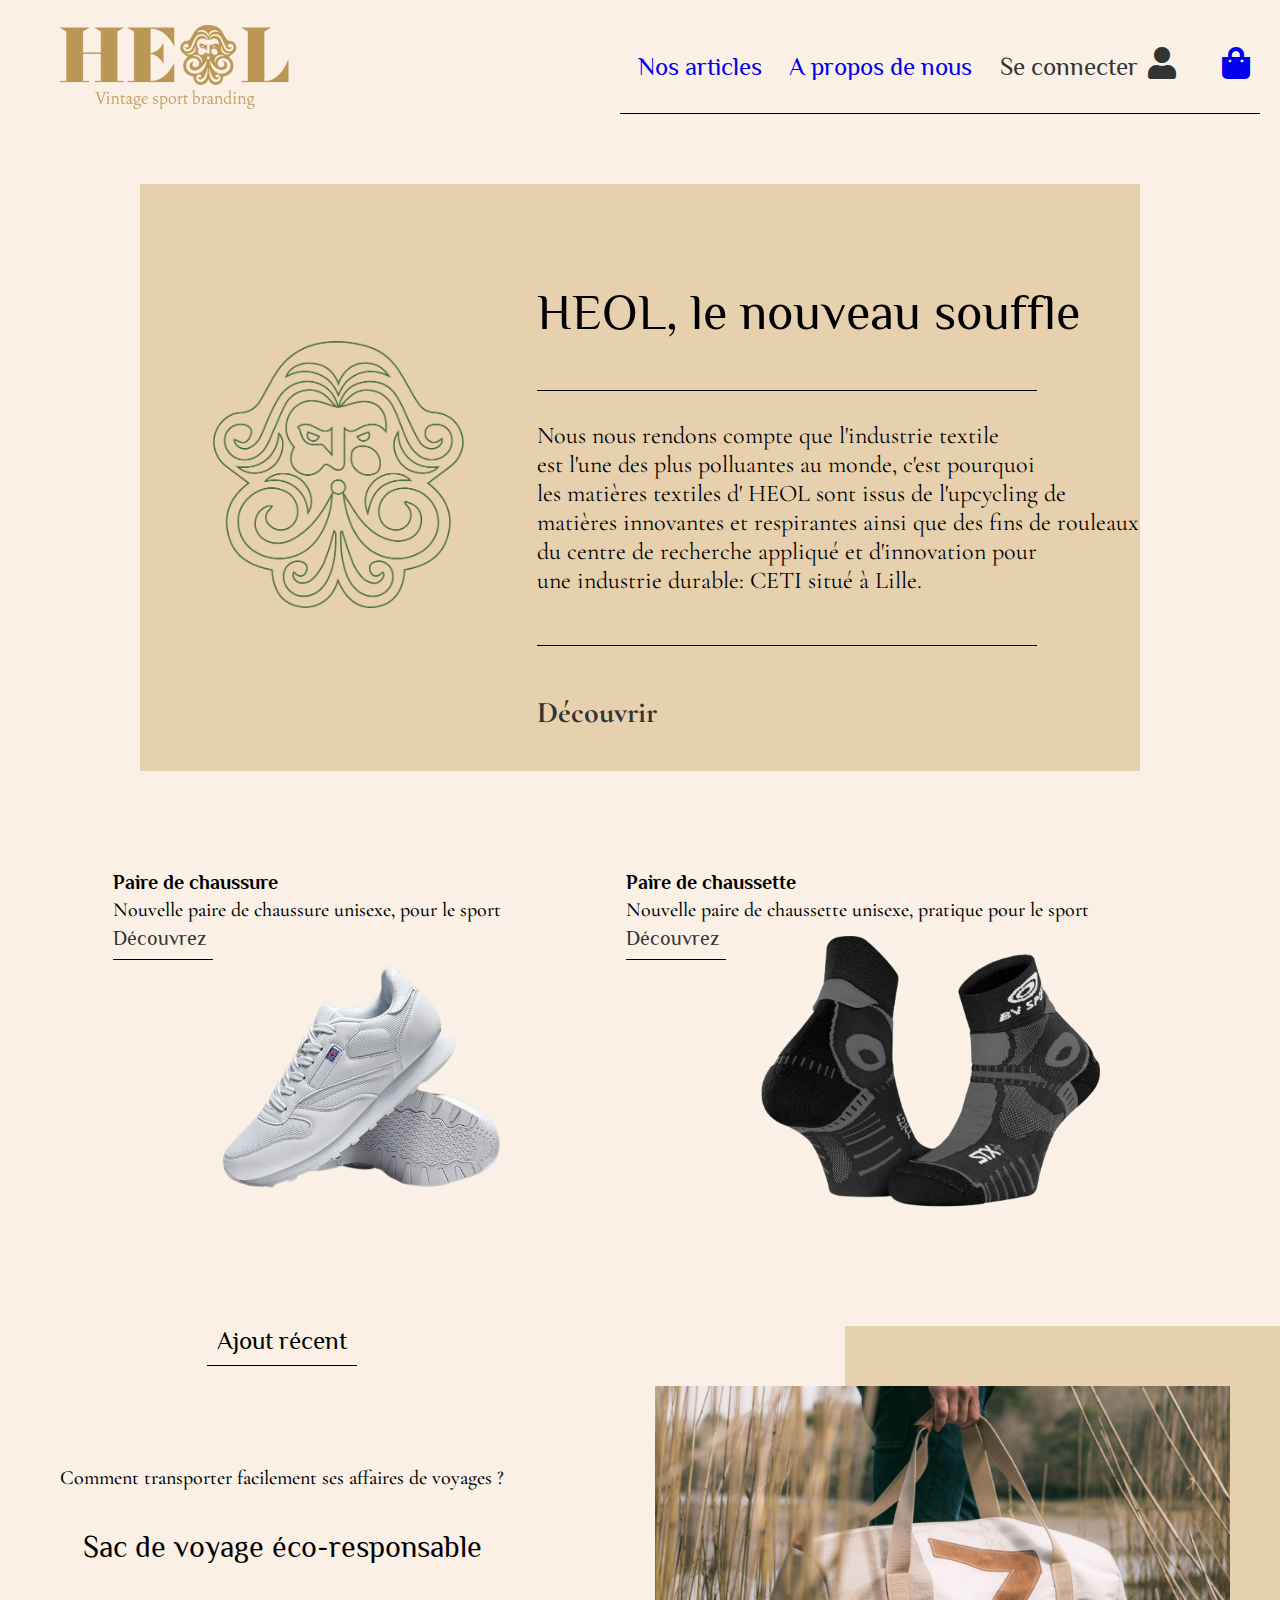
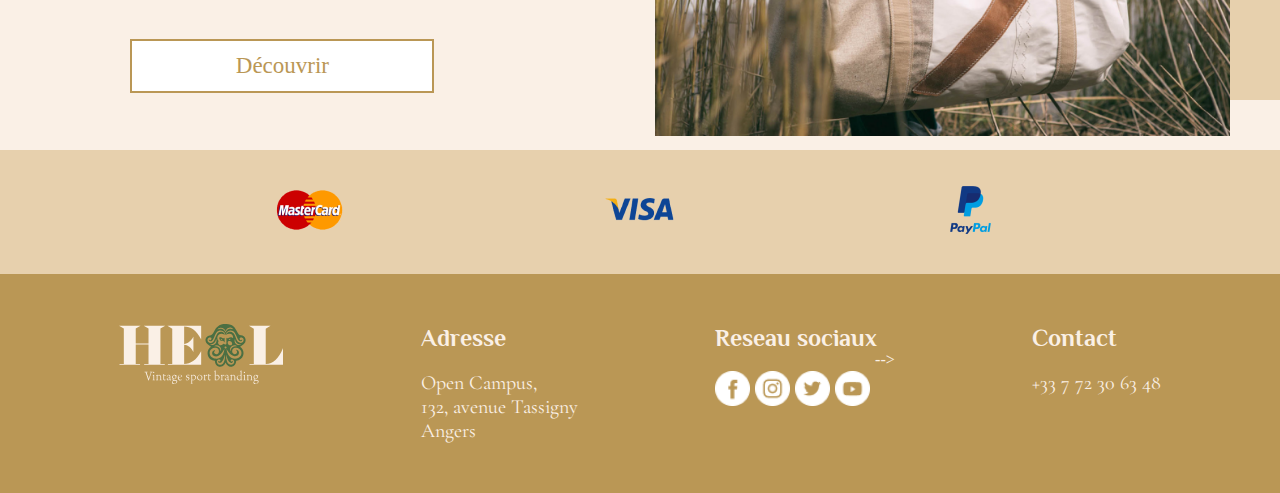
==== commit bf94fe52: "add disco_heol.html" ====
--- a/index.html
+++ b/index.html
@@ -20,34 +20,36 @@
         <title>HEOL</title>
     </head>
     <body>
-        <div class="navbar">
-            <div>
-                <a  href="index.html">
-                    <img src="images/heol_logo.png" alt="heol logo" class="img-navbar">
-                </a>
-            </div>
-            <div class="menu-navbar">
-                <a class="philosopher" href="our_articles.html">
-                    Nos articles
-                </a>
-                <a class="philosopher">
-                    A propos de nous
-                </a>
-                <div class="navbar-fa-div">
-                    <a href="" class="connect-display">
-                        <p class="philosopher">
-                            Se connecter
-                        </p>
-                        <i class="fas fa-user fa-navbar fa-user-margin"></i>
-                    </a>
-                    <a href="checkout.html">
-                        <i class="fas fa-shopping-bag fa-color fa-navbar" href="checkout.html"></i>
-                    </a>
-                </div>
-            </div>
-        </div>
-        <div class="bottom-line-navbar">
-        </div>
+        <nav>
+            <div class="navbar">
+                <div>
+                    <a  href="index.html">
+                        <img src="images/heol_logo.png" alt="heol logo" class="img-navbar">
+                    </a>
+                </div>
+                <div class="menu-navbar">
+                    <a class="philosopher" href="our_articles.html">
+                        Nos articles
+                    </a>
+                    <a class="philosopher" href="discover_heol.html">
+                        A propos de nous
+                    </a>
+                    <div class="navbar-fa-div">
+                        <a href="" class="connect-display">
+                            <p class="philosopher">
+                                Se connecter
+                            </p>
+                            <i class="fas fa-user fa-navbar fa-user-margin"></i>
+                        </a>
+                        <a href="checkout.html">
+                            <i class="fas fa-shopping-bag fa-color fa-navbar" href="checkout.html"></i>
+                        </a>
+                    </div>
+                </div>
+            </div>
+            <div class="bottom-line-navbar">
+            </div>
+        </nav>
     <!-- <div class="menu-div">
         <div class="navbar-container">
             <input type="checkbox" id="openmenu" class="navbar-checkbox">
@@ -93,23 +95,24 @@
             </a>
         </div>
     </div> -->
-    <div class="product_show">
-        <div>
-            <img src="images/biquette.jpg" class="product_show_img" alt="">
+    <div class="marque-history">
+        <div>
+            <img src="images/heol_logo_index.png" class="product_show_img" alt="">
         </div>
         <div  class="align_text_show">
             <div>
-                <span class="name_product_show">Histoire de la marque</span>
+                <span class="name_product_show">HEOL, le nouveau souffle</span>
             </div>
             <div class="bottom_line_product_show"></div> 
-            <span class="description_txt_product">HEOL est une marque créée par neuf étudiants
-                stimulés par <br>l'envie de consommer mieux tout
-                en apportant un coté vintage<br> et esthétique qui
-                est trop peu trouver dans le monde du sport.<br>
+                <span class="description_txt_product">
+                    Nous nous rendons compte que l'industrie textile <br>est l'une des plus polluantes au monde, c'est pourquoi<br>
+                    les matières textiles d' HEOL sont issus de l'upcycling de <br>matières innovantes et respirantes ainsi que
+                    des fins de rouleaux<br> du centre de recherche appliqué et d'innovation pour<br> une industrie durable: CETI
+                    situé à Lille.
                 </span>
                 <div class="bottom_line_product_show"></div> 
                 <div class="discovery_class">
-                    <a href="" class="discovery"><h4>Découvrir</h4></a>
+                    <a href="discover_heol.html" class="discovery"><h4>Découvrir</h4></a>
                 </div>
         </div>
     </div>
--- a/style_reception.css
+++ b/style_reception.css
@@ -364,19 +364,19 @@
 
 /* PRODUCT SHOW */
 
-.product_show{
+.marque-history{
     margin-top: 70px;
     margin-left: auto;
     margin-right: auto;
     display: flex;
     justify-content: space-around;
+    align-items: center;
     background: #E7D0AD;
-    align-items: center;
     width: 1300px;
 }
 
 .product_show_img{
-    height: 400px;
+    height: 500px;
 }
 
 .name_product_show{
@@ -392,6 +392,7 @@
     font-family: 'Cormorant Garamond';
     font-style: normal;
     font-size: 24px;
+    max-width: 30em;
 }
 
 .bottom_line_product_show{
@@ -410,7 +411,6 @@
 
 .product{
     background-color:#E7D0AD;
-    position: absolute;
     width: 700px;
     height: 550px;
     left: 0px;
@@ -419,40 +419,40 @@
 }
 
 @media screen and (max-width: 1500px){
-    .product_show{
+    .marque-history{
         width: 1000px;
+    }
+    .product_show_img{
+        height: 400px;
+    }
+}
+
+@media screen and (max-width: 1100px){
+    .marque-history{
+        width: 900px;
     }
     .product_show_img{
         height: 300px;
     }
-}
-
-@media screen and (max-width: 1100px){
-    .product_show{
-        width: 900px;
+    .name_product_show{
+        font-size: 40px;
+    }
+    .description_txt_product{
+        font-size: 20px;
+    }
+    .bottom_line_product_show{
+        width : 400px; 
+    }
+}
+
+@media screen and (max-width: 950px){
+    .marque-history{
+        width: 700px;
     }
     .product_show_img{
         height: 300px;
     }
     .name_product_show{
-        font-size: 40px;
-    }
-    .description_txt_product{
-        font-size: 20px;
-    }
-    .bottom_line_product_show{
-        width : 400px; 
-    }
-}
-
-@media screen and (max-width: 950px){
-    .product_show{
-        width: 700px;
-    }
-    .product_show_img{
-        height: 200px;
-    }
-    .name_product_show{
         font-size: 30px;
     }
     .description_txt_product{
@@ -464,7 +464,7 @@
 }
 
 @media screen and (max-width: 750px){
-    .product_show{
+    .marque-history{
         display: flex;
         justify-content: center;
         width: 600px;
@@ -493,10 +493,13 @@
     .discovery_class{
         text-align: center;
     }
+    .product{
+        width: 500px;
+    }
 }
 
 @media screen and (max-width: 650px){
-    .product_show{
+    .marque-history{
         width: 450px;
     }
     .name_product_show{
@@ -511,7 +514,7 @@
     .name_product_show{
         margin-top: 50px;
     }
-    .product_show{
+    .marque-history{
         width: 400px;
     }
     .name_product_show{
@@ -522,6 +525,11 @@
     }
     .discovery{
         font-size: 25px;
+    }
+    .product{
+        width: auto;
+        height: auto;
+        padding: 20px;
     }
 }
 
@@ -529,7 +537,7 @@
     .name_product_show{
         margin-top: 50px;
     }
-    .product_show{
+    .marque-history{
         width: 300px;
     }
     .name_product_show{
@@ -2350,4 +2358,22 @@
     .articles_txt{
         font-size: 15px;
     }
+}
+
+/* DISCOVER HEOL */
+
+.txt-discover-heol{
+    font-family: 'Cormorant Garamond';
+    text-align: center;
+    font-size: 2em;
+    max-width: 40em;
+}
+
+.div-discover-heol{
+    display: flex;
+    flex-direction: column;
+    justify-content: center;
+    text-align: center;
+    align-items: center;
+    margin-top: 20px;
 }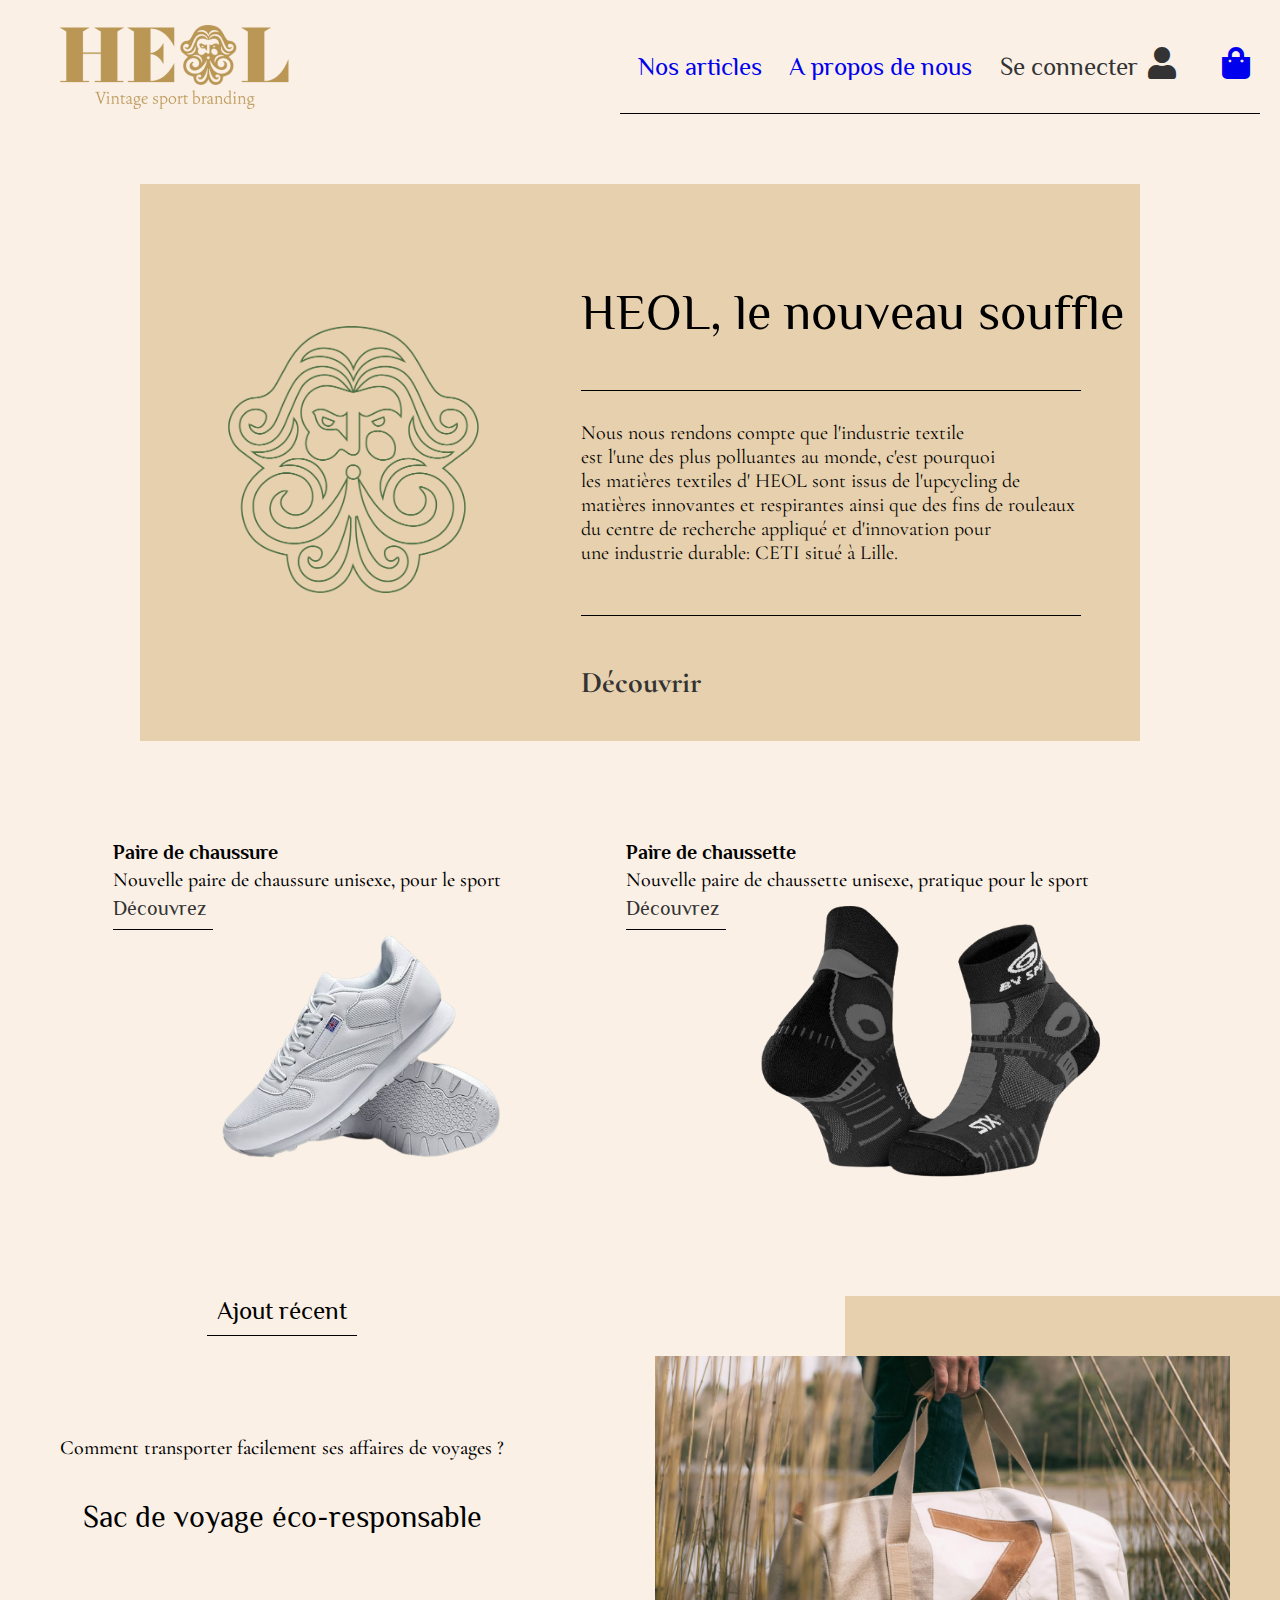
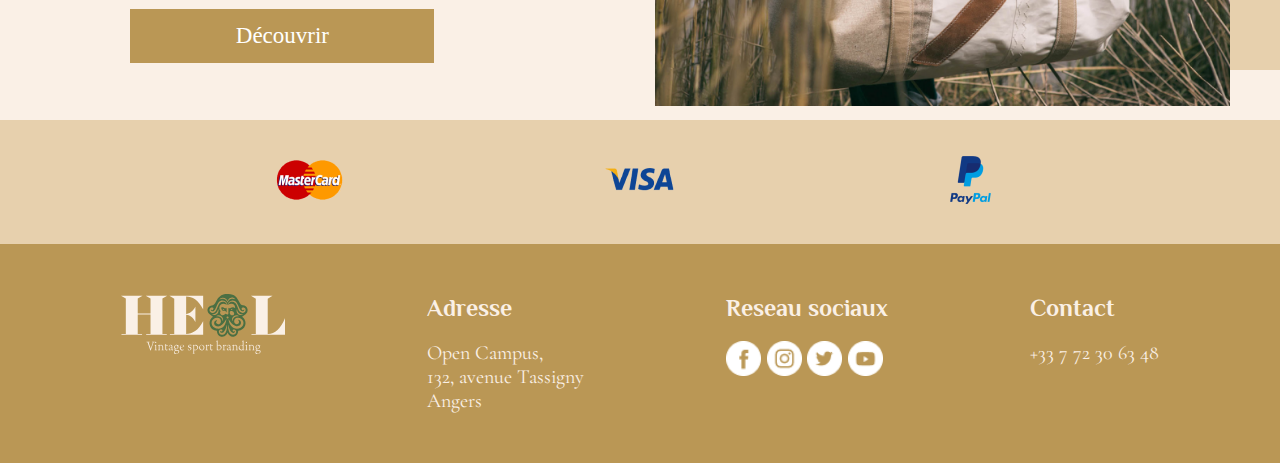
==== commit 94c99669: "Adding a select" ====
--- a/index.html
+++ b/index.html
@@ -8,7 +8,10 @@
         
         <link rel="stylesheet" href="https://pro.fontawesome.com/releases/v5.10.0/css/all.css">
         <link rel="stylesheet" href="font-awesome.css">
+        
         <link rel="stylesheet" href="style_reception.css" type="text/css"/>
+        <link rel="stylesheet" href="style.css" type="text/css"/>
+
         <!-- Cormorant Garamond -->
         <link rel="preconnect" href="https://fonts.googleapis.com">
         <link rel="preconnect" href="https://fonts.gstatic.com" crossorigin>
@@ -206,7 +209,7 @@
                 </a>
                 <a href="">
                     <img src="images/Youtube.png"class="social_media_img">
-                </a> -->
+                </a>
             </div>
         </div>
         <div>
--- a/style.css
+++ b/style.css
@@ -0,0 +1,425 @@
+*{
+    text-decoration: none;
+}
+
+body{
+    display:inline;
+    background-color: #FAF0E6;
+    margin-left: 0px;
+    margin-right: 0px;
+}
+
+a:visited{
+    color: #333333;
+}
+
+a:hover{
+    color:#4B6F43;
+    transition:0.4s;
+}
+
+.product{
+    justify-content: space-around;
+    display: flex;
+    background-color:#E7D0AD;
+    width: 700px;
+    height: 550px;
+    align-items: center;
+}
+
+.product_link{
+    height: 20px;
+    margin-left: 10%;
+    font-family: 'Cormorant Garamond';
+    font-weight: 800;
+    margin-top: 20px;
+    margin-bottom: 30px;
+}
+
+.product_pict_select{
+    margin-top:7px;
+}
+
+.product_pict_select img{
+    height: 120px;
+    opacity: 0.50;
+}
+
+.name_product {
+    font-size: 30px;
+    font-family: 'Philosopher';
+    text-align: center;
+    display: flex;
+    flex-direction: column;
+    align-items: center;
+    margin-right: 5%;
+    justify-content: center;
+}
+
+.name_product1 {
+    font-size: 30px;
+    margin-top: 40px;
+    font-family: 'Philosopher';
+    text-align: center;
+    display: flex;
+    flex-direction: column;
+    align-items: center;
+}
+
+.name_product1 span{
+    font-size: 20px;
+}
+
+.size{
+    font-size:25px;
+    display: flex;
+    justify-content: space-between;
+    margin-top: 30px;
+}
+
+.size span{
+    margin-right: 0.5em;
+}
+
+.price_product1{
+    font-size: 30px;
+}
+
+.btn{
+    text-align: center;
+    display: flex;
+    justify-content: center;
+    align-items: center;
+    font-size: 23px;
+    width: 300px;
+    height: 50px;
+    color: #ffffff;
+    background-color: #BA9755;
+    cursor: pointer;
+    transition: 0.4s;
+    margin-top: 75px;
+    
+}
+
+.btn:hover{
+    color: #FAF0E6;
+    background-color: #4B6F43;
+}
+
+.btn_size{
+    text-align: center;
+    display: flex;
+    justify-content: center;
+    align-items: center;
+    font-size: 10px;
+    width: auto;
+    height: 25px;
+    color: #ffffff;
+    background-color: #BA9755;
+    cursor: pointer;
+    transition: 0.4s; 
+    margin-right: 0.3em;
+}
+
+.btn_size:hover{
+    color: #FAF0E6;
+    background-color: #4B6F43;
+}
+
+.pict_description{
+    margin-top: 45px;
+    display: flex;
+    justify-content:center ;
+}
+
+.description_txt_product{
+    display: inline-block;
+    font-family: 'Cormorant Garamond';
+    font-style: normal;
+    font-size: 20px;
+}
+.description_name_product{
+    font-size: 20px;
+    font-family: 'Philosopher';
+    text-align: center;
+    display: flex;
+    flex-direction: column;
+    align-items: center;
+}
+
+.payment_info{
+    display: flex;
+    justify-content: space-evenly;
+    background-color: #E7D0AD;
+    margin-top: 50px;
+    padding: 20px;
+}
+
+.last_part{
+    display: flex;
+    justify-content: space-around;
+    background-color: #BA9755;
+    padding: 50px;
+    color: #FAF0E6;
+}
+
+.heol_logo_snd{
+    height: 60px;
+}
+
+.div_img_heol_logo_secondaire{
+    align-items: center;
+}
+.adress{
+    display: inline-block;
+    margin-top: 20px;
+}
+
+.product_show{
+    display: flex;
+    justify-content: space-between;
+}
+
+.last_part_title{
+    font-family: "Philosopher";
+    font-size: 24px;
+    font-weight: bolder;
+}
+
+.adress_txt{
+    display: inline-block;
+    margin-top: 20px;
+    font-family: "Cormorant Garamond";
+    font-size: 20px;
+}
+
+.social_media_grp{
+    display: flex;
+    flex-direction: column;
+}
+
+.social_media_img{
+    display: inline-block;
+    margin-top: 20px;
+    height: 35px;
+}
+
+.img_4_spcial_grp{
+    display: flex;
+    justify-content: space-around;
+}
+
+.contact_num{
+    display: inline-block;
+    margin-top: 20px;
+    font-family: "Cormorant Garamond";
+    font-size: 20px;
+}
+
+.product_number{
+    display: flex;
+    justify-content: space-between;
+    margin-top: 30px;
+    
+}
+
+.btn_cart{
+    text-align: center;
+    display: flex;
+    justify-content: center;
+    align-items: center;
+    font-size: 20px;
+    width: 25px;
+    height: 25px;
+    color: #ffffff;
+    background-color: #BA9755;
+    cursor: pointer;
+    transition: 0.4s;
+    margin-left: 25px;
+    margin-right: 25px;
+}
+
+.btn_cart:hover{
+    color: #FAF0E6;
+    background-color: #4B6F43;
+}
+
+.description_product1{
+    display: flex;
+    flex-direction: column;
+    align-items: center;
+}
+
+.description_product1_txt{
+    max-width: 72em;
+}
+
+@media screen and (max-width:1300px){
+    .description_product1_txt{
+        max-width: 60em;
+    }
+}
+
+@media screen and (max-width:1000px) {
+    .description_product1_txt{
+        max-width: 50em;
+    }
+    .btn{
+        width: 250px;
+        font-size: 20px;
+    }
+    .product_show{
+        align-items: center;
+        flex-direction: column;
+    }
+    .product{
+        width: 100%;
+    }
+    .nav_bar{
+        display: none;
+    }
+    
+    
+}
+
+@media screen and (max-width:850px) {
+    .description_product1_txt{
+        max-width: 40em;
+    }
+}
+
+@media screen and (max-width:750px) {
+    .name_product1 h2{
+        font-size:30px
+    }
+    .description_txt_product{
+        font-size:18px ;
+    }
+    .pict_description{
+        height: 350px;
+    }
+    .price_product1{
+        margin-top: 30px
+    }
+    .product{
+        width: auto;
+    }
+}
+
+@media screen and (max-width:650px) {
+    .description_product1_txt{
+        max-width: 35em;
+    }
+    .name_product{
+        font-size: 25px;
+    }
+}
+
+@media screen and (max-width:600px) {
+    .name_product1 h2{
+        font-size:20px
+    }
+    .btn{
+        width: 200px;
+        height: 40px;
+        font-size: 18px;
+        margin-top: 50px;
+    }
+    .description_name_product{
+        font-size: 15px;
+    }
+    .description_product1_txt{
+        max-width: 30em;
+    }
+    .product_pict_view img{
+        height: 300px;
+    }
+    .product_pict_select img{
+        height: 100px;
+    }
+    .product{
+        height: auto;
+    }
+    .pict_description{
+        height: 300px;
+    }
+    .description_txt_product {
+        font-size: 15px;
+    }
+}
+
+@media screen and (max-width:500px) {
+    .description_product1_txt{
+        max-width: 25em;
+    }
+    .name_product{
+        font-size: 20px;
+    }
+    .name_product1 h2{
+        font-size: 20px
+    }
+    .name_product1{
+        margin-top: 20px
+    }
+    .price_product1{
+        margin-top: 15px;
+    }
+    .product_pict_view img{
+        height: 275px;
+    }
+    .product_pict_select img{
+        height: 85px;
+    }
+}
+
+@media screen and (max-width:450px) {
+    .description_product1_txt{
+        max-width: 20em;
+    }
+    .product_pict_view img{
+        height: 250px;
+    }
+    .product_pict_select img{
+        height: 75px;
+    }
+    .pict_description{
+        height: 250px;
+    }
+}
+
+@media screen and (max-width:400px) {
+    .description_product1_txt{
+        max-width: 15em;
+    }
+    .name_product1{
+        margin-top: 0px
+    }
+    .btn{
+        margin-top: 20px;
+    }
+    .price_product1{
+        margin-top: 0px;
+    }
+    .product_pict_view img{
+        height: 200px;
+    }
+    .product_pict_select img{
+        height: 50px;
+    }
+    .name_product{
+        font-size: 15px;
+    }
+    .price_product1{
+        font-size: 20px;
+    }
+    .name_product1{
+        font-size: 20px;
+    }
+    .description_name_product{
+        font-size: 12px;
+    }
+}
+
+select.philosopher option:hover {
+    background-color: #4B6F43;
+}